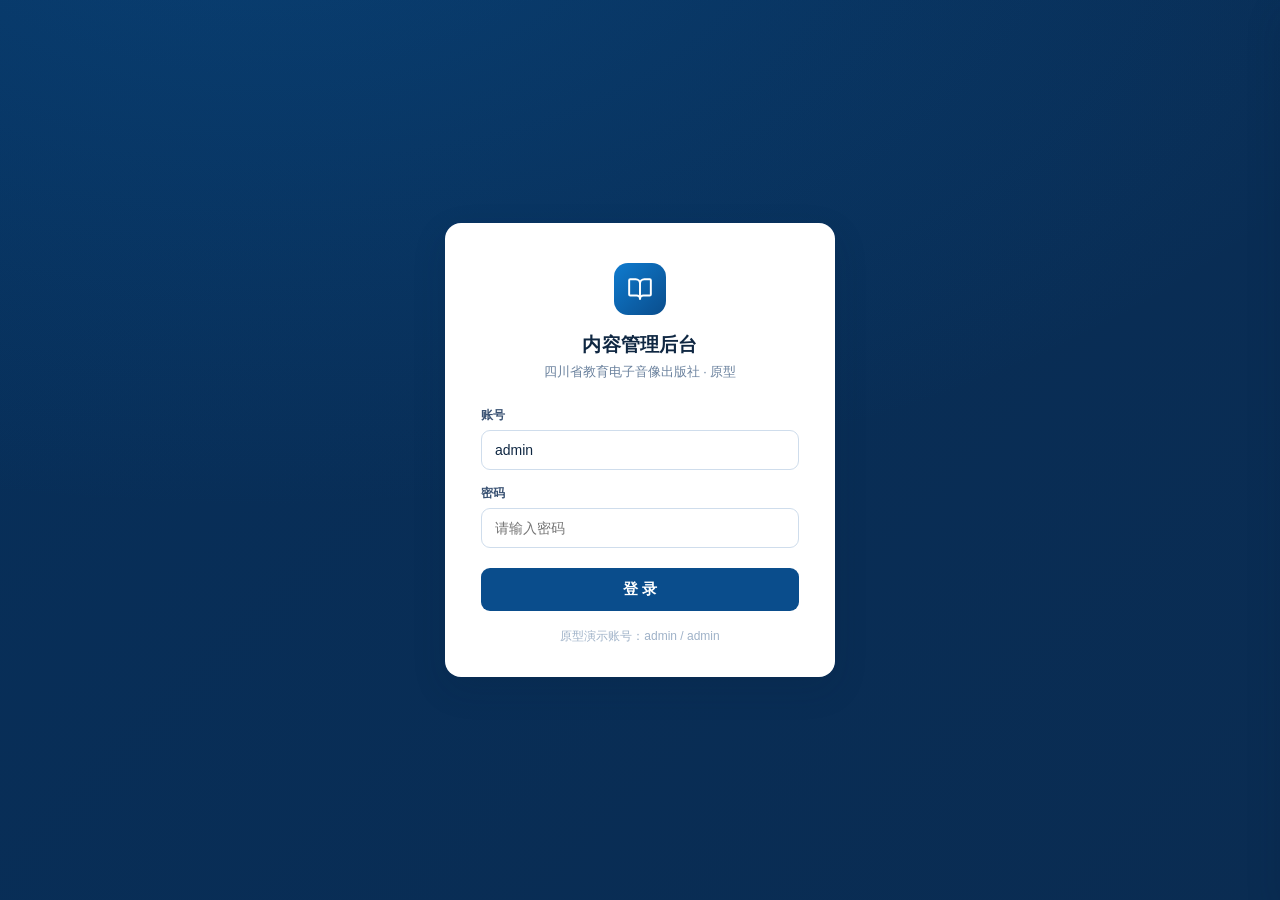
==== admin.html @ 7167a824 "feat: 新增内容管理后台原型 admin.html - 后台模块：电子书、赛事活动、赛事服务、通知公告、首页轮播 - 赛事：报名收集/专家管理/平均分配/评审打分、绑定课程、富文本大赛介绍 - 各" ====
<!DOCTYPE html>
<html lang="zh-CN">
<head>
<meta charset="UTF-8" />
<meta name="viewport" content="width=device-width, initial-scale=1.0" />
<title>后台管理（原型） | 四川省教育电子音像出版社</title>
<style>
  :root{
    /* brand (与主站一致) */
    --primary:#0a4d8c; --primary-600:#0a4d8c; --primary-700:#083f73; --primary-dark:#072f5a;
    --secondary:#0f7bcf; --accent:#19d3c5; --accent-dark:#0fb0a5;
    /* surfaces */
    --bg:#eef3f9; --surface:#ffffff; --surface-2:#f7fafd;
    --ink:#0f2742; --ink-2:#3a5273; --muted:#6b829e; --faint:#9fb2c8;
    --border:#e1eaf3; --border-strong:#cfddec;
    /* semantic */
    --success:#0a9c5d; --success-bg:#e6f8f0; --danger:#d92d20; --danger-bg:#fdecea;
    --warn:#b9770a; --warn-bg:#fdf3e2; --info:#3257c5; --info-bg:#eef1fe;
    /* sidebar */
    --side:#0a2c52; --side-2:#072342; --side-ink:#b9cce2; --side-ink-dim:#7e98b6;
    /* effects */
    --ring:0 0 0 3px rgba(15,123,207,.25);
    --shadow-xs:0 1px 2px rgba(9,30,56,.06);
    --shadow-sm:0 2px 8px rgba(9,30,56,.07),0 1px 2px rgba(9,30,56,.05);
    --shadow-md:0 12px 34px rgba(9,30,56,.13);
    --r-sm:9px; --r-md:12px; --r-lg:16px;
  }
  *{box-sizing:border-box;margin:0;padding:0}
  html{-webkit-text-size-adjust:100%}
  body{font-family:-apple-system,BlinkMacSystemFont,"Segoe UI","PingFang SC","Microsoft YaHei",sans-serif;
    color:var(--ink);background:var(--bg);-webkit-font-smoothing:antialiased;font-size:14px;line-height:1.5}
  button{font-family:inherit;cursor:pointer;border:none;color:inherit}
  input,textarea,select{font-family:inherit;font-size:14px;color:var(--ink)}
  a{color:inherit;text-decoration:none}
  svg{display:block;flex:none}
  .num,.tnum{font-variant-numeric:tabular-nums}
  :focus-visible{outline:2px solid var(--secondary);outline-offset:2px}
  @media (prefers-reduced-motion:reduce){*{transition:none!important;animation:none!important}}

  /* ---------- Login ---------- */
  #login{position:fixed;inset:0;display:flex;align-items:center;justify-content:center;z-index:50;
    background:radial-gradient(1200px 600px at 20% -10%,#0f7bcf33,transparent),
               linear-gradient(135deg,var(--primary-dark),#0a2c52)}
  .login-card{background:var(--surface);border-radius:var(--r-lg);box-shadow:var(--shadow-md);
    padding:40px 36px 32px;width:min(390px,92vw);text-align:center}
  .login-logo{width:52px;height:52px;border-radius:14px;margin:0 auto 16px;display:flex;align-items:center;
    justify-content:center;color:#fff;background:linear-gradient(135deg,var(--secondary),var(--primary))}
  .login-card h1{font-size:19px;margin-bottom:4px;color:var(--ink);letter-spacing:.2px}
  .login-card>p{font-size:12.5px;color:var(--muted);margin-bottom:24px}
  .login-field{text-align:left;margin-bottom:14px}
  .login-field label{display:block;font-size:12px;font-weight:600;color:var(--ink-2);margin-bottom:6px}
  .login-card input{width:100%;padding:11px 13px;border:1px solid var(--border-strong);
    border-radius:var(--r-sm);outline:none;transition:.18s}
  .login-card input:focus{border-color:var(--secondary);box-shadow:var(--ring)}
  .login-card .btn-login{width:100%;padding:12px;border-radius:var(--r-sm);margin-top:6px;
    background:var(--primary);color:#fff;font-size:15px;font-weight:600;transition:.18s}
  .login-card .btn-login:hover{background:var(--primary-700)}
  .login-hint{margin-top:16px;font-size:12px;color:var(--faint)}

  /* ---------- Layout ---------- */
  #app{display:none}
  .layout{display:flex;min-height:100vh}
  aside{width:236px;background:linear-gradient(180deg,var(--side),var(--side-2));color:var(--side-ink);
    display:flex;flex-direction:column;position:fixed;top:0;bottom:0;left:0;z-index:20}
  .brand{display:flex;align-items:center;gap:11px;padding:18px 18px;
    border-bottom:1px solid rgba(255,255,255,.08)}
  .brand-mark{width:38px;height:38px;border-radius:10px;flex:none;display:flex;align-items:center;justify-content:center;
    color:#fff;background:linear-gradient(135deg,var(--secondary),var(--accent))}
  .brand-text{font-size:14px;font-weight:700;color:#fff;line-height:1.35}
  .brand-text small{display:block;font-weight:400;font-size:10.5px;color:var(--side-ink-dim);margin-top:2px;letter-spacing:.3px}
  .nav-label{padding:18px 20px 8px;font-size:10.5px;font-weight:600;letter-spacing:1px;
    text-transform:uppercase;color:var(--side-ink-dim)}
  nav{flex:1;padding:6px 12px;overflow:auto}
  .nav-item{position:relative;display:flex;align-items:center;gap:11px;padding:10px 12px;border-radius:9px;
    font-size:13.5px;color:var(--side-ink);cursor:pointer;margin-bottom:2px;transition:background .16s,color .16s}
  .nav-item .ico{width:18px;height:18px;opacity:.85}
  .nav-item:hover{background:rgba(255,255,255,.06);color:#fff}
  .nav-item.active{background:rgba(25,211,197,.14);color:#fff;font-weight:600}
  .nav-item.active .ico{opacity:1;color:var(--accent)}
  .nav-item.active::before{content:"";position:absolute;left:-12px;top:8px;bottom:8px;width:3px;
    border-radius:0 3px 3px 0;background:var(--accent)}
  .sidebar-foot{padding:12px;border-top:1px solid rgba(255,255,255,.08)}
  .sidebar-foot button{display:flex;align-items:center;justify-content:center;gap:8px;
    background:rgba(255,255,255,.08);color:#fff;width:100%;padding:10px;border-radius:9px;font-size:13px;
    transition:.16s}
  .sidebar-foot button:hover{background:rgba(255,255,255,.16)}

  main{margin-left:236px;flex:1;width:calc(100% - 236px);display:flex;flex-direction:column;min-height:100vh}
  .topbar{position:sticky;top:0;z-index:15;display:flex;align-items:center;gap:14px;
    padding:16px 28px;background:rgba(255,255,255,.85);backdrop-filter:blur(10px);
    border-bottom:1px solid var(--border)}
  .topbar .actions{margin-left:auto}
  #backBtn{flex:none}
  .topbar h2{font-size:18px;font-weight:700;color:var(--ink);letter-spacing:.2px}
  .topbar .sub{font-size:12.5px;color:var(--muted);margin-top:2px}
  #view{padding:24px 28px 40px}
  .actions{display:flex;gap:9px;align-items:center}

  /* ---------- Buttons ---------- */
  .btn{display:inline-flex;align-items:center;gap:7px;padding:9px 15px;border-radius:var(--r-sm);
    font-size:13px;font-weight:600;transition:background .16s,border-color .16s,box-shadow .16s,color .16s;
    white-space:nowrap;line-height:1}
  .btn svg{width:15px;height:15px}
  .btn-primary{background:var(--primary);color:#fff;box-shadow:var(--shadow-xs)}
  .btn-primary:hover{background:var(--primary-700)}
  .btn-ghost{background:var(--surface);color:var(--ink-2);border:1px solid var(--border-strong)}
  .btn-ghost:hover{border-color:var(--secondary);color:var(--primary)}
  .btn-danger{background:var(--surface);color:var(--danger);border:1px solid #f3c7c2}
  .btn-danger:hover{background:var(--danger-bg)}
  .btn-sm{padding:6px 10px;font-size:12px;border-radius:7px}
  .btn-sm svg{width:14px;height:14px}
  .icon-btn{display:inline-flex;align-items:center;justify-content:center;width:32px;height:32px;
    border-radius:8px;background:var(--surface);border:1px solid var(--border-strong);color:var(--ink-2);transition:.16s}
  .icon-btn svg{width:15px;height:15px}
  .icon-btn:hover{border-color:var(--secondary);color:var(--primary);background:var(--surface-2)}
  .icon-btn.danger:hover{border-color:#f3c7c2;color:var(--danger);background:var(--danger-bg)}

  /* ---------- Dashboard ---------- */
  .stat-grid{display:grid;grid-template-columns:repeat(auto-fill,minmax(200px,1fr));gap:16px;margin-bottom:24px}
  .stat-card{position:relative;background:var(--surface);border:1px solid var(--border);
    border-radius:var(--r-md);padding:18px 20px;box-shadow:var(--shadow-sm);overflow:hidden}
  .stat-card .chip{width:38px;height:38px;border-radius:10px;display:flex;align-items:center;justify-content:center;
    color:var(--primary);background:var(--info-bg);margin-bottom:14px}
  .stat-card .chip svg{width:20px;height:20px}
  .stat-card .num{font-size:28px;font-weight:700;color:var(--ink);line-height:1}
  .stat-card .lbl{font-size:12.5px;color:var(--muted);margin-top:6px}
  .stat-card .go{position:absolute;top:16px;right:16px;color:var(--faint);opacity:0;transition:.16s}
  .stat-card:hover .go{opacity:1}
  .panel{background:var(--surface);border:1px solid var(--border);border-radius:var(--r-md);
    padding:20px 22px;box-shadow:var(--shadow-sm);margin-bottom:18px}
  .panel h3{font-size:14.5px;margin-bottom:8px;color:var(--ink);display:flex;align-items:center;gap:8px}
  .panel h3 svg{width:16px;height:16px;color:var(--secondary)}
  .panel p{font-size:13px;color:var(--ink-2);line-height:1.75}
  .panel code{background:var(--surface-2);border:1px solid var(--border);border-radius:5px;
    padding:1px 6px;font-size:12px;color:var(--primary)}

  /* ---------- Table ---------- */
  .card{background:var(--surface);border:1px solid var(--border);border-radius:var(--r-md);
    box-shadow:var(--shadow-sm);overflow:hidden}
  .toolbar{display:flex;gap:10px;padding:14px 16px;border-bottom:1px solid var(--border);align-items:center}
  .search-wrap{position:relative;flex:1;max-width:300px}
  .search-wrap svg{position:absolute;left:11px;top:50%;transform:translateY(-50%);width:15px;height:15px;color:var(--faint)}
  .toolbar input.search{width:100%;padding:8px 12px 8px 33px;border:1px solid var(--border-strong);
    border-radius:var(--r-sm);outline:none;transition:.16s}
  .toolbar input.search:focus{border-color:var(--secondary);box-shadow:var(--ring)}
  .toolbar select{padding:8px 28px 8px 11px;border:1px solid var(--border-strong);border-radius:var(--r-sm);
    outline:none;cursor:pointer;background:var(--surface) url("data:image/svg+xml,%3Csvg xmlns='http://www.w3.org/2000/svg' width='12' height='12' fill='none' stroke='%236b829e' stroke-width='2' viewBox='0 0 24 24'%3E%3Cpath d='M6 9l6 6 6-6'/%3E%3C/svg%3E") no-repeat right 10px center;-webkit-appearance:none;appearance:none}
  .toolbar select:focus{border-color:var(--secondary);box-shadow:var(--ring)}
  .table-scroll{overflow-x:auto}
  table{width:100%;border-collapse:collapse}
  th,td{text-align:left;padding:12px 16px;font-size:13px;border-bottom:1px solid var(--border);vertical-align:middle}
  th{font-size:11.5px;color:var(--muted);font-weight:600;background:var(--surface-2);letter-spacing:.3px;
    position:sticky;top:0;white-space:nowrap}
  td{color:var(--ink-2)}
  tbody tr:last-child td{border-bottom:none}
  tbody tr{transition:background .12s}
  tbody tr:hover{background:var(--surface-2)}
  .tag{display:inline-block;background:var(--info-bg);color:var(--info);padding:2px 9px;border-radius:6px;font-size:11px;margin:1px 2px;font-weight:500}
  .badge{display:inline-flex;align-items:center;gap:4px;padding:3px 9px;border-radius:6px;font-size:11px;font-weight:600}
  .badge::before{content:"";width:5px;height:5px;border-radius:50%;background:currentColor}
  .badge.new,.badge.open{background:var(--success-bg);color:var(--success)}
  .badge.hot,.badge.ended{background:var(--danger-bg);color:var(--danger)}
  .badge.free,.badge.soon{background:var(--warn-bg);color:var(--warn)}
  .row-actions{display:flex;gap:6px;justify-content:flex-end}
  .empty{padding:56px 20px;text-align:center;color:var(--muted);font-size:13.5px}
  .empty svg{width:38px;height:38px;color:var(--faint);margin:0 auto 12px}
  td.cover{width:80px}
  .mini-cover{width:38px;height:50px;border-radius:6px;display:flex;align-items:center;justify-content:center;
    font-size:18px;color:#fff;box-shadow:var(--shadow-xs)}

  /* ---------- Drawer ---------- */
  .overlay{position:fixed;inset:0;background:rgba(9,30,56,.5);display:none;z-index:60;opacity:0;transition:opacity .2s}
  .overlay.show{display:block;opacity:1}
  .drawer{position:fixed;top:0;right:0;bottom:0;width:min(560px,96vw);background:var(--surface);
    box-shadow:var(--shadow-md);transform:translateX(100%);transition:transform .28s cubic-bezier(.4,0,.2,1);z-index:61;
    display:flex;flex-direction:column}
  .drawer.show{transform:translateX(0)}
  .drawer-head{padding:18px 22px;border-bottom:1px solid var(--border);display:flex;align-items:center;justify-content:space-between}
  .drawer-head h3{font-size:16px;color:var(--ink)}
  .drawer-head .x{display:flex;width:32px;height:32px;border-radius:8px;align-items:center;justify-content:center;
    color:var(--muted);background:none;transition:.16s}
  .drawer-head .x:hover{background:var(--surface-2);color:var(--ink)}
  .drawer-body{flex:1;overflow:auto;padding:20px 22px}
  .drawer-foot{padding:14px 22px;border-top:1px solid var(--border);display:flex;gap:10px;justify-content:flex-end}

  /* ---------- Forms ---------- */
  .form-card{max-width:880px}
  .field{margin-bottom:16px}
  .field label{display:block;font-size:12.5px;font-weight:600;margin-bottom:6px;color:var(--ink-2)}
  .field label .req{color:var(--danger);margin-left:3px}
  .field .hint{font-size:11px;color:var(--muted);font-weight:400;margin-left:6px}
  .field input,.field textarea,.field select{width:100%;padding:9px 12px;border:1px solid var(--border-strong);
    border-radius:var(--r-sm);outline:none;resize:vertical;transition:.16s;background:var(--surface)}
  .field input:focus,.field textarea:focus,.field select:focus{border-color:var(--secondary);box-shadow:var(--ring)}
  .field input[type=color]{height:40px;padding:4px;cursor:pointer}
  .field textarea{min-height:96px;line-height:1.65}
  .field-row{display:flex;gap:14px}
  .field-row .field{flex:1}
  .form-section{display:flex;align-items:center;gap:8px;margin:24px 0 14px;font-size:13px;font-weight:700;
    color:var(--ink);padding-bottom:8px;border-bottom:1px solid var(--border)}
  .form-section::before{content:"";width:3px;height:14px;border-radius:2px;background:var(--secondary)}
  .form-section:first-child{margin-top:0}
  .upload-wrap{display:flex;flex-direction:column;gap:9px;align-items:flex-start}
  .upload-img{width:180px;max-width:100%;border:1.5px dashed var(--border-strong);border-radius:var(--r-md);
    background:var(--surface-2);display:flex;align-items:center;justify-content:center;overflow:hidden;color:var(--faint)}
  .upload-img img{width:100%;height:100%;object-fit:cover}
  .upload-img .ph{display:flex;flex-direction:column;align-items:center;gap:6px;font-size:12px;padding:18px}
  .upload-img .ph svg{width:24px;height:24px}
  .upload-btns{display:flex;gap:8px}
  .file-row{display:flex;align-items:center;justify-content:space-between;gap:12px;width:100%;
    background:var(--surface-2);border:1px solid var(--border);border-radius:var(--r-sm);padding:9px 12px;font-size:13px}
  .file-row .fname{display:flex;align-items:center;gap:8px;min-width:0}
  .file-row .fname svg{width:16px;height:16px;color:var(--secondary)}
  .rep-item{width:100%;border:1px solid var(--border);border-radius:var(--r-md);padding:16px;margin-bottom:10px;background:var(--surface-2)}
  .rep-head{display:flex;justify-content:space-between;align-items:center;margin-bottom:12px;font-weight:700;font-size:12.5px;color:var(--primary)}
  .rep-head .seq{display:inline-flex;align-items:center;justify-content:center;width:22px;height:22px;border-radius:50%;
    background:var(--primary);color:#fff;font-size:11px;margin-right:7px}
  /* 富内容编辑器 */
  .rc-editor{width:100%;border:1px solid var(--border);border-radius:var(--r-md);padding:12px;background:var(--surface-2)}
  .rc-block{background:var(--surface);border:1px solid var(--border);border-radius:var(--r-sm);padding:12px;margin-bottom:10px}
  .rc-head{display:flex;align-items:center;justify-content:space-between;margin-bottom:9px;
    font-size:12px;font-weight:600;color:var(--primary)}
  .rc-head .icon-btn{width:28px;height:28px}
  .rc-ops{display:flex;gap:5px}
  .rc-add{display:flex;gap:8px;flex-wrap:wrap;padding-top:4px}
  .rep-item.dragging{opacity:.45;border-color:var(--secondary)}
  .rep-item.drop-target{border-color:var(--secondary);box-shadow:var(--ring)}
  .rep-handle{display:inline-flex;align-items:center;cursor:grab;color:var(--faint);margin-right:2px}
  .rep-handle:active{cursor:grabbing}
  .rep-head .left{display:flex;align-items:center;gap:4px}

  /* 学生 / 作品收集 */
  .stu{line-height:1.4}
  .stu b{font-weight:600;color:var(--ink)}
  .stu small{display:block;color:var(--muted);font-size:11.5px;margin-top:1px}
  .work-cell{display:flex;align-items:center;gap:10px}
  .work-thumb{width:42px;height:42px;border-radius:8px;flex:none;overflow:hidden;cursor:pointer;
    display:flex;align-items:center;justify-content:center;color:#fff;box-shadow:var(--shadow-xs);transition:.16s}
  .work-thumb:hover{transform:scale(1.05)}
  .work-thumb img{width:100%;height:100%;object-fit:cover}
  .reviewer{display:inline-flex;align-items:center;gap:6px}
  .reviewer .av{width:22px;height:22px;border-radius:50%;background:var(--info-bg);color:var(--info);
    display:inline-flex;align-items:center;justify-content:center;font-size:11px;font-weight:600;flex:none}
  .badge.pending{background:var(--warn-bg);color:var(--warn)}
  .badge.reviewed{background:var(--info-bg);color:var(--info)}
  .badge.shortlisted{background:var(--success-bg);color:var(--success)}

  /* Lightbox */
  .lightbox-card{position:fixed;top:50%;left:50%;transform:translate(-50%,-50%);width:min(680px,94vw);
    max-height:90vh;background:var(--surface);border-radius:var(--r-lg);box-shadow:var(--shadow-md);
    display:flex;flex-direction:column;overflow:hidden}
  .lightbox-head{display:flex;align-items:center;justify-content:space-between;padding:16px 20px;border-bottom:1px solid var(--border)}
  .lightbox-head h3{font-size:15px;color:var(--ink)}
  .lightbox-head .x{display:flex;width:32px;height:32px;border-radius:8px;align-items:center;justify-content:center;color:var(--muted);background:none;transition:.16s}
  .lightbox-head .x:hover{background:var(--surface-2);color:var(--ink)}
  .lightbox-body{padding:20px;overflow:auto}
  .lightbox-body img{width:100%;border-radius:var(--r-md);display:block}
  .lb-meta{display:grid;grid-template-columns:repeat(2,1fr);gap:10px 18px;margin-bottom:16px}
  .lb-meta div{font-size:13px}
  .lb-meta span{color:var(--muted);margin-right:6px}
  .lb-file{display:flex;align-items:center;gap:12px;padding:18px;border:1px dashed var(--border-strong);
    border-radius:var(--r-md);background:var(--surface-2);font-size:13.5px;color:var(--ink-2)}
  .lb-files{display:grid;grid-template-columns:repeat(auto-fill,minmax(180px,1fr));gap:14px}
  .lb-fitem{border:1px solid var(--border);border-radius:var(--r-md);overflow:hidden;background:var(--surface)}
  .lb-fitem img{width:100%;height:130px;object-fit:cover;display:block}
  .lb-fph{height:130px;display:flex;flex-direction:column;align-items:center;justify-content:center;gap:8px;
    background:var(--surface-2);color:var(--muted);font-size:12px}
  .lb-fitem figcaption{display:flex;align-items:center;gap:6px;padding:9px 11px;font-size:12px;color:var(--ink-2);
    border-top:1px solid var(--border);overflow:hidden;white-space:nowrap;text-overflow:ellipsis}

  /* 专家管理 */
  .expert-add{display:flex;gap:8px;flex-wrap:wrap;align-items:flex-end;background:var(--surface-2);
    border:1px solid var(--border);border-radius:var(--r-md);padding:14px;margin-bottom:14px}
  .expert-add .f{flex:1;min-width:120px}
  .expert-add .f label{display:block;font-size:12px;font-weight:600;color:var(--ink-2);margin-bottom:5px}
  .expert-add input{width:100%;padding:8px 11px;border:1px solid var(--border-strong);border-radius:var(--r-sm);outline:none;transition:.16s}
  .expert-add input:focus{border-color:var(--secondary);box-shadow:var(--ring)}
  .expert-row{display:flex;align-items:center;gap:12px;padding:12px 14px;border:1px solid var(--border);
    border-radius:var(--r-md);margin-bottom:9px}
  .expert-row .av{width:36px;height:36px;border-radius:50%;flex:none;display:flex;align-items:center;justify-content:center;
    font-weight:600;color:#fff;background:linear-gradient(135deg,var(--secondary),var(--primary))}
  .expert-row .info{flex:1;min-width:0}
  .expert-row .info b{font-size:14px;color:var(--ink)}
  .expert-row .info small{display:block;color:var(--muted);font-size:12px;margin-top:1px}
  .expert-row .cnt{font-size:12px;color:var(--info);background:var(--info-bg);padding:3px 9px;border-radius:20px;font-weight:600;white-space:nowrap}
  .expert-row .ops{display:flex;gap:6px}
  .expert-foot{display:flex;justify-content:space-between;align-items:center;margin-top:14px;
    padding-top:14px;border-top:1px solid var(--border);font-size:12.5px;color:var(--muted)}

  /* 评审详情 */
  .review-card{display:flex;gap:16px;align-items:stretch}
  .rv-score{flex:none;width:118px;border-radius:var(--r-md);color:#fff;display:flex;flex-direction:column;
    align-items:center;justify-content:center;padding:16px;background:linear-gradient(135deg,var(--secondary),var(--primary))}
  .rv-score b{font-size:42px;line-height:1;font-weight:700}
  .rv-score span{font-size:12.5px;opacity:.85;margin-top:5px}
  .rv-side{flex:1;display:flex;flex-direction:column;justify-content:center;gap:12px}
  .rv-line{display:flex;align-items:center;justify-content:space-between;gap:12px;font-size:13px;color:var(--muted);
    border-bottom:1px solid var(--border);padding-bottom:11px}
  .rv-line>span:last-child{color:var(--ink);font-weight:500}
  .rv-comment{font-size:14px;line-height:1.85;color:var(--ink-2);background:var(--surface-2);
    border:1px solid var(--border);border-radius:var(--r-md);padding:16px 18px}
  .src-tag{display:inline-block;padding:2px 9px;border-radius:6px;font-size:11px;font-weight:600;white-space:nowrap}
  .src-tag.individual{background:var(--info-bg);color:var(--info)}
  .src-tag.org{background:#fef3e2;color:#b9770a}
  .review-empty{text-align:center;color:var(--muted);padding:38px 16px}
  .review-empty svg{color:var(--faint);margin:0 auto 10px}
  .review-empty small{display:block;margin-top:8px}

  /* ---------- Toast ---------- */
  .toast{position:fixed;bottom:26px;left:50%;transform:translateX(-50%) translateY(16px);
    background:var(--ink);color:#fff;padding:11px 20px;border-radius:10px;font-size:13px;display:flex;align-items:center;gap:9px;
    opacity:0;pointer-events:none;transition:.25s;z-index:80;box-shadow:var(--shadow-md)}
  .toast svg{width:16px;height:16px;color:var(--accent)}
  .toast.show{opacity:1;transform:translateX(-50%) translateY(0)}

  @media(max-width:900px){
    aside{width:66px}
    .brand-text,.nav-label,.nav-item span:not(.ico),.sidebar-foot button span{display:none}
    .brand{justify-content:center;padding:18px 0}
    .nav-item{justify-content:center;padding:11px 0}
    .nav-item.active::before{display:none}
    main{margin-left:66px;width:calc(100% - 66px)}
    .topbar,#view{padding-left:16px;padding-right:16px}
    .field-row{flex-direction:column;gap:0}
  }
</style>
</head>
<body>

<!-- ============ LOGIN ============ -->
<div id="login">
  <div class="login-card">
    <div class="login-logo">
      <svg width="26" height="26" viewBox="0 0 24 24" fill="none" stroke="currentColor" stroke-width="1.8" stroke-linecap="round" stroke-linejoin="round"><path d="M12 7v14"/><path d="M3 18a1 1 0 0 1-1-1V4a1 1 0 0 1 1-1h5a4 4 0 0 1 4 4 4 4 0 0 1 4-4h5a1 1 0 0 1 1 1v13a1 1 0 0 1-1 1h-6a3 3 0 0 0-3 3 3 3 0 0 0-3-3z"/></svg>
    </div>
    <h1>内容管理后台</h1>
    <p>四川省教育电子音像出版社 · 原型</p>
    <div class="login-field"><label>账号</label><input id="loginUser" placeholder="请输入账号" value="admin" /></div>
    <div class="login-field"><label>密码</label><input id="loginPass" type="password" placeholder="请输入密码" value="" /></div>
    <button class="btn-login" onclick="doLogin()">登 录</button>
    <div class="login-hint">原型演示账号：admin / admin</div>
  </div>
</div>

<!-- ============ APP ============ -->
<div id="app">
<div class="layout">
  <aside>
    <div class="brand">
      <div class="brand-mark">
        <svg width="22" height="22" viewBox="0 0 24 24" fill="none" stroke="currentColor" stroke-width="1.8" stroke-linecap="round" stroke-linejoin="round"><path d="M12 7v14"/><path d="M3 18a1 1 0 0 1-1-1V4a1 1 0 0 1 1-1h5a4 4 0 0 1 4 4 4 4 0 0 1 4-4h5a1 1 0 0 1 1 1v13a1 1 0 0 1-1 1h-6a3 3 0 0 0-3 3 3 3 0 0 0-3-3z"/></svg>
      </div>
      <div class="brand-text">四川教育电子音像<small>内容管理后台 · 原型</small></div>
    </div>
    <div class="nav-label">内容管理</div>
    <nav id="nav"></nav>
    <div class="sidebar-foot">
      <button onclick="logout()">
        <svg width="16" height="16" viewBox="0 0 24 24" fill="none" stroke="currentColor" stroke-width="1.8" stroke-linecap="round" stroke-linejoin="round"><path d="M9 21H5a2 2 0 0 1-2-2V5a2 2 0 0 1 2-2h4"/><path d="M16 17l5-5-5-5"/><path d="M21 12H9"/></svg>
        <span>退出登录</span>
      </button>
    </div>
  </aside>
  <main>
    <div class="topbar">
      <button id="backBtn" class="btn btn-ghost" style="display:none" onclick="onBack()">
        <svg viewBox="0 0 24 24" fill="none" stroke="currentColor" stroke-width="2" stroke-linecap="round" stroke-linejoin="round"><path d="M19 12H5"/><path d="M12 19l-7-7 7-7"/></svg><span id="backLabel">返回列表</span></button>
      <div>
        <h2 id="pageTitle">仪表盘</h2>
        <div class="sub" id="pageSub"></div>
      </div>
      <div class="actions" id="pageActions"></div>
    </div>
    <div id="view"></div>
  </main>
</div>
</div>

<!-- Drawer (form) -->
<div class="overlay" id="overlay" onclick="if(event.target===this)closeDrawer()"></div>
<div class="drawer" id="drawer">
  <div class="drawer-head">
    <h3 id="drawerTitle">编辑</h3>
    <button class="x" onclick="closeDrawer()" aria-label="关闭">
      <svg viewBox="0 0 24 24" fill="none" stroke="currentColor" stroke-width="2" stroke-linecap="round" stroke-linejoin="round"><path d="M18 6L6 18"/><path d="M6 6l12 12"/></svg>
    </button>
  </div>
  <div class="drawer-body" id="drawerBody"></div>
  <div class="drawer-foot">
    <button class="btn btn-ghost" onclick="closeDrawer()">取消</button>
    <button class="btn btn-primary" onclick="saveForm()">保存</button>
  </div>
</div>

<!-- Lightbox (作品预览) -->
<div class="overlay" id="lightbox" onclick="if(event.target===this)closeLightbox()">
  <div class="lightbox-card">
    <div class="lightbox-head">
      <h3 id="lbTitle">作品预览</h3>
      <button class="x" onclick="closeLightbox()" aria-label="关闭">
        <svg viewBox="0 0 24 24" fill="none" stroke="currentColor" stroke-width="2" stroke-linecap="round" stroke-linejoin="round"><path d="M18 6L6 18"/><path d="M6 6l12 12"/></svg>
      </button>
    </div>
    <div class="lightbox-body" id="lbBody"></div>
  </div>
</div>

<!-- 评审专家管理 -->
<div class="overlay" id="expertOverlay" onclick="if(event.target===this)closeExperts()">
  <div class="lightbox-card" style="width:min(600px,94vw)">
    <div class="lightbox-head">
      <h3>评审专家管理</h3>
      <button class="x" onclick="closeExperts()" aria-label="关闭">
        <svg viewBox="0 0 24 24" fill="none" stroke="currentColor" stroke-width="2" stroke-linecap="round" stroke-linejoin="round"><path d="M18 6L6 18"/><path d="M6 6l12 12"/></svg>
      </button>
    </div>
    <div class="lightbox-body" id="expertBody"></div>
  </div>
</div>

<!-- 手动添加作品 -->
<div class="overlay" id="subOverlay" onclick="if(event.target===this)closeAddSubmission()">
  <div class="lightbox-card" style="width:min(640px,94vw)">
    <div class="lightbox-head">
      <h3>手动添加作品</h3>
      <button class="x" onclick="closeAddSubmission()" aria-label="关闭">
        <svg viewBox="0 0 24 24" fill="none" stroke="currentColor" stroke-width="2" stroke-linecap="round" stroke-linejoin="round"><path d="M18 6L6 18"/><path d="M6 6l12 12"/></svg>
      </button>
    </div>
    <div class="lightbox-body" id="subFormBody"></div>
    <div class="drawer-foot">
      <button class="btn btn-ghost" onclick="closeAddSubmission()">取消</button>
      <button class="btn btn-primary" onclick="saveNewSubmission()">保存</button>
    </div>
  </div>
</div>

<div class="toast" id="toast"></div>

<script>
/* ============================================================
   图标系统（Lucide 风格内联 SVG，取代 emoji）
============================================================ */
const ICON_PATHS={
  dashboard:'<rect x="3" y="3" width="7" height="9" rx="1"/><rect x="14" y="3" width="7" height="5" rx="1"/><rect x="14" y="12" width="7" height="9" rx="1"/><rect x="3" y="16" width="7" height="5" rx="1"/>',
  book:'<path d="M4 19.5A2.5 2.5 0 0 1 6.5 17H20"/><path d="M6.5 2H20v20H6.5A2.5 2.5 0 0 1 4 19.5v-15A2.5 2.5 0 0 1 6.5 2z"/>',
  trophy:'<path d="M6 9H4.5a2.5 2.5 0 0 1 0-5H6"/><path d="M18 9h1.5a2.5 2.5 0 0 0 0-5H18"/><path d="M4 22h16"/><path d="M10 14.66V17c0 .55-.47.98-.97 1.21C7.85 18.75 7 20.24 7 22"/><path d="M14 14.66V17c0 .55.47.98.97 1.21C16.15 18.75 17 20.24 17 22"/><path d="M18 2H6v7a6 6 0 0 0 12 0V2z"/>',
  video:'<path d="m22 8-6 4 6 4V8z"/><rect x="2" y="6" width="14" height="12" rx="2"/>',
  megaphone:'<path d="m3 11 18-5v12L3 14v-3z"/><path d="M11.6 16.8a3 3 0 1 1-5.8-1.6"/>',
  image:'<rect x="3" y="3" width="18" height="18" rx="2"/><circle cx="9" cy="9" r="2"/><path d="m21 15-3.086-3.086a2 2 0 0 0-2.828 0L6 21"/>',
  plus:'<path d="M5 12h14"/><path d="M12 5v14"/>',
  edit:'<path d="M11 4H4a2 2 0 0 0-2 2v14a2 2 0 0 0 2 2h14a2 2 0 0 0 2-2v-7"/><path d="M18.5 2.5a2.12 2.12 0 0 1 3 3L12 15l-4 1 1-4 9.5-9.5z"/>',
  trash:'<path d="M3 6h18"/><path d="M19 6v14a2 2 0 0 1-2 2H7a2 2 0 0 1-2-2V6m3 0V4a2 2 0 0 1 2-2h4a2 2 0 0 1 2 2v2"/>',
  download:'<path d="M21 15v4a2 2 0 0 1-2 2H5a2 2 0 0 1-2-2v-4"/><path d="M7 10l5 5 5-5"/><path d="M12 15V3"/>',
  upload:'<path d="M21 15v4a2 2 0 0 1-2 2H5a2 2 0 0 1-2-2v-4"/><path d="M17 8l-5-5-5 5"/><path d="M12 3v12"/>',
  refresh:'<path d="M3 12a9 9 0 0 1 9-9 9.75 9.75 0 0 1 6.74 2.74L21 8"/><path d="M21 3v5h-5"/><path d="M21 12a9 9 0 0 1-9 9 9.75 9.75 0 0 1-6.74-2.74L3 16"/><path d="M3 21v-5h5"/>',
  search:'<circle cx="11" cy="11" r="8"/><path d="m21 21-4.3-4.3"/>',
  grip:'<circle cx="9" cy="6" r="1"/><circle cx="9" cy="12" r="1"/><circle cx="9" cy="18" r="1"/><circle cx="15" cy="6" r="1"/><circle cx="15" cy="12" r="1"/><circle cx="15" cy="18" r="1"/>',
  eye:'<path d="M2 12s3-7 10-7 10 7 10 7-3 7-10 7-10-7-10-7z"/><circle cx="12" cy="12" r="3"/>',
  folder:'<path d="M20 20a2 2 0 0 0 2-2V8a2 2 0 0 0-2-2h-7.9a2 2 0 0 1-1.69-.9L9.6 3.9A2 2 0 0 0 7.93 3H4a2 2 0 0 0-2 2v13a2 2 0 0 0 2 2z"/>',
  users:'<path d="M16 21v-2a4 4 0 0 0-4-4H6a4 4 0 0 0-4 4v2"/><circle cx="9" cy="7" r="4"/><path d="M22 21v-2a4 4 0 0 0-3-3.87"/><path d="M16 3.13a4 4 0 0 1 0 7.75"/>',
  copy:'<rect x="9" y="9" width="13" height="13" rx="2"/><path d="M5 15H4a2 2 0 0 1-2-2V4a2 2 0 0 1 2-2h9a2 2 0 0 1 2 2v1"/>',
  link:'<path d="M10 13a5 5 0 0 0 7.54.54l3-3a5 5 0 0 0-7.07-7.07l-1.72 1.71"/><path d="M14 11a5 5 0 0 0-7.54-.54l-3 3a5 5 0 0 0 7.07 7.07l1.71-1.71"/>',
  shuffle:'<path d="M16 3h5v5"/><path d="M4 20 21 3"/><path d="M21 16v5h-5"/><path d="m15 15 6 6"/><path d="M4 4l5 5"/>',
  up:'<path d="m18 15-6-6-6 6"/>',
  down:'<path d="m6 9 6 6 6-6"/>',
  cart:'<circle cx="8" cy="21" r="1"/><circle cx="19" cy="21" r="1"/><path d="M2.05 2.05h2l2.66 12.42a2 2 0 0 0 2 1.58h9.78a2 2 0 0 0 1.95-1.57l1.65-7.43H5.12"/>',
  save:'<path d="M19 21H5a2 2 0 0 1-2-2V5a2 2 0 0 1 2-2h11l5 5v11a2 2 0 0 1-2 2z"/><path d="M17 21v-8H7v8"/><path d="M7 3v5h8"/>',
  info:'<circle cx="12" cy="12" r="10"/><path d="M12 16v-4"/><path d="M12 8h.01"/>',
  rocket:'<path d="M4.5 16.5c-1.5 1.26-2 5-2 5s3.74-.5 5-2c.71-.84.7-2.13-.09-2.91a2.18 2.18 0 0 0-2.91-.09z"/><path d="m12 15-3-3a22 22 0 0 1 2-3.95A12.88 12.88 0 0 1 22 2c0 2.72-.78 7.5-6 11a22.35 22.35 0 0 1-4 2z"/><path d="M9 12H4s.55-3.03 2-4c1.62-1.08 5 0 5 0"/><path d="M12 15v5s3.03-.55 4-2c1.08-1.62 0-5 0-5"/>',
  inbox:'<path d="M22 12h-6l-2 3h-4l-2-3H2"/><path d="M5.45 5.11 2 12v6a2 2 0 0 0 2 2h16a2 2 0 0 0 2-2v-6l-3.45-6.89A2 2 0 0 0 16.76 4H7.24a2 2 0 0 0-1.79 1.11z"/>',
  check:'<path d="M20 6 9 17l-5-5"/>',
};
function ICON(name,size){
  const p=ICON_PATHS[name]||ICON_PATHS.info;
  return `<svg viewBox="0 0 24 24" width="${size||18}" height="${size||18}" fill="none" stroke="currentColor" stroke-width="2" stroke-linecap="round" stroke-linejoin="round">${p}</svg>`;
}
const MODULE_ICONS={books:'book',events:'trophy',services:'cart',announcements:'megaphone',banners:'image'};

/* ============================================================
   数据模型定义（schema）—— 后台所有模块由此驱动
   后续接后端时，把 store 的读写换成 API 调用即可。
============================================================ */
const SCHEMAS = {
  books: {
    title:'电子书', icon:'📖', sub:'管理电子书库的图书条目',
    fullpage:true,
    // 列表展示的列
    columns:[
      {key:'_cover', label:'封面'},
      {key:'title', label:'书名'},
      {key:'author', label:'作者'},
      {key:'cat', label:'分类', map:{textbook:'数字教材',research:'研究著作',contest:'赛事作品',annals:'年鉴志书',heritage:'非遗文化'}},
      {key:'year', label:'年份'},
      {key:'_bookfile', label:'书籍文件', bookfile:true},
      {key:'badge', label:'标记', type:'badge'},
    ],
    search:['title','author'],
    filter:{key:'cat', label:'分类', options:{textbook:'数字教材',research:'研究著作',contest:'赛事作品',annals:'年鉴志书',heritage:'非遗文化'}},
    // 表单字段
    fields:[
      {key:'_g1', label:'基本信息', type:'divider'},
      {key:'title', label:'书名', type:'text', required:true},
      {key:'cover', label:'封面图片', type:'image', ratio:'3 / 4', hint:'建议 600×800px，比例 3∶4（竖版书封）'},
      {row:[{key:'author', label:'作者', type:'text'},{key:'cat', label:'分类', type:'select', options:{textbook:'数字教材',research:'研究著作',contest:'赛事作品',annals:'年鉴志书',heritage:'非遗文化'}}]},
      {row:[{key:'year', label:'年份', type:'text'},{key:'pages', label:'页数', type:'text', hint:'如 312页'}]},
      {row:[{key:'badge', label:'标记', type:'select', options:{'':'无',new:'新书',hot:'热门',free:'免费'}},{key:'icon', label:'无封面时占位图标', type:'text', hint:'emoji，如 📖'}]},
      {row:[{key:'color1', label:'占位色 起', type:'color'},{key:'color2', label:'占位色 止', type:'color'}]},
      {key:'tags', label:'标签', type:'tags', hint:'逗号分隔'},
      {key:'_g2', label:'内容简介与试读', type:'divider'},
      {key:'intro', label:'简介', type:'textarea'},
      {key:'preview', label:'试读内容', type:'textarea'},
      {key:'_g3', label:'电子书文件', type:'divider'},
      {key:'bookFiles', label:'书籍文件', type:'files', accept:'.pdf,.epub,application/pdf,application/epub+zip', hint:'上传整本电子书，支持 PDF / EPUB（可同时上传两种格式）'},
    ],
  },
  events: {
    title:'赛事活动', icon:'🏆', sub:'管理征集活动与赛事（字段对应主站赛事卡片）',
    fullpage:true,
    columns:[
      {key:'_cover', label:'封面', evt:true},
      {key:'title', label:'赛事名称'},
      {key:'status', label:'状态', type:'badge', map:{open:'报名中',soon:'即将开始',ended:'已结束'}},
      {key:'deadline', label:'报名截止'},
      {key:'audience', label:'参赛对象'},
      {key:'_count', label:'报名人数', count:true},
      {key:'_works', label:'收集作品', works:true},
    ],
    search:['title','organizer'],
    filter:{key:'status', label:'状态', options:{open:'报名中',soon:'即将开始',ended:'已结束'}},
    fields:[
      {key:'_g1', label:'基本信息', type:'divider'},
      {key:'title', label:'赛事名称', type:'text', required:true},
      {key:'cover', label:'赛事封面', type:'image', ratio:'420 / 148', hint:'建议 840×296px，比例约 2.85∶1（横版 Banner）'},
      {key:'summary', label:'赛事描述', type:'textarea', hint:'卡片正文（列表卡片上的简短介绍）'},
      {row:[{key:'status', label:'状态', type:'select', options:{open:'报名中',soon:'即将开始',ended:'已结束'}},{key:'deadline', label:'报名截止', type:'text', hint:'如 2026年8月15日'}]},
      {key:'audience', label:'参赛对象', type:'text', hint:'如 全国中小学生'},
      {key:'count', label:'报名人数', type:'countsource'},
      {key:'link', label:'详情页链接', type:'text', hint:'如 event-detail.html'},
      {key:'_g2', label:'大赛介绍', type:'divider'},
      {key:'detail', label:'大赛介绍', type:'richcontent', hint:'支持文字 / 图片 / 视频混排，可拖动排序'},
      {key:'_g3', label:'赛程安排', type:'divider'},
      {key:'schedule', label:'赛程流程（可拖拽排序）', type:'repeater', itemName:'流程', addLabel:'+ 添加流程', draggable:true,
        item:[
          {key:'title', label:'标题', hint:'阶段名称，如 大赛启动'},
          {key:'subtitle', label:'副标题', hint:'多为时间，如 2026年4月1日'},
        ]},
      {key:'_gc', label:'绑定课程', type:'divider'},
      {key:'courseTitle', label:'课程名称', type:'text', hint:'与赛事关联的一节视频课，如 科幻创作技法'},
      {key:'courseVideo', label:'课程视频', type:'video', hint:'上传一节视频课（MP4 / WebM）；原型仅本地预览，正式环境对接云存储'},
      {key:'_g4', label:'主办单位信息', type:'divider'},
      {row:[{key:'organizer', label:'主办单位', type:'text'},{key:'coOrganizer', label:'承办单位', type:'text'}]},
      {row:[{key:'email', label:'官方邮箱', type:'text', hint:'如 sceav@sceav.online'},{key:'phone', label:'咨询电话', type:'text', hint:'如 028-86669129'}]},
      {key:'_g6', label:'相关附件', type:'divider'},
      {key:'files', label:'赛事附件', type:'files', hint:'报名表 / 章程等，可多个，支持 Word / Excel / PPT / PDF'},
    ],
  },
  services: {
    title:'赛事服务', icon:'🛒', sub:'管理参赛素材商品（集训平台 / 教程 / 工具 / 资料），对应前端「赛事服务」页',
    fullpage:true,
    columns:[
      {key:'_cover', label:'封面', svc:true},
      {key:'title', label:'素材名称'},
      {key:'comp', label:'所属赛事'},
      {key:'cat', label:'类型', map:{platform:'集训平台',course:'教程指导',tool:'绘画工具',material:'写作资料',other:'其他'}},
      {key:'_price', label:'价格', price2:true},
    ],
    search:['title','comp'],
    filter:{key:'cat', label:'类型', options:{platform:'集训平台',course:'教程指导',tool:'绘画工具',material:'写作资料',other:'其他'}},
    fields:[
      {key:'_g1', label:'基本信息', type:'divider'},
      {key:'title', label:'素材名称', type:'text', required:true, hint:'如 集训与实训平台'},
      {key:'cover', label:'素材封面', type:'image', ratio:'4 / 3', hint:'建议 320×240px，比例 4∶3'},
      {row:[{key:'comp', label:'所属赛事', type:'text', hint:'关联的赛事名称'},{key:'cat', label:'素材类型', type:'select', options:{platform:'集训平台',course:'教程指导',tool:'绘画工具',material:'写作资料',other:'其他'}}]},
      {key:'tagColor', label:'赛事标签颜色', type:'select', options:{'0':'蓝色','1':'绿色','2':'靛蓝','3':'青色'}, hint:'对应前端赛事彩色标签'},
      {key:'_g2', label:'价格与购买', type:'divider'},
      {row:[{key:'price', label:'现价（元）', type:'number'},{key:'orig', label:'原价（元）', type:'number', hint:'选填，显示划线价'}]},
      {key:'url', label:'购买链接', type:'text', hint:'如 https://www.jd.com/...（京东/天猫等）'},
      {key:'_g3', label:'素材说明', type:'divider'},
      {key:'desc', label:'素材简介', type:'textarea', hint:'选填'},
    ],
  },
  announcements: {
    title:'通知公告', icon:'📢', sub:'管理站点通知公告，字段对应前端通知公告页',
    fullpage:true,
    columns:[
      {key:'title', label:'标题'},
      {key:'cat', label:'分类', map:{notice:'重要通知',contest:'赛事活动',publish:'出版服务',submit:'征稿启事',platform:'平台公告',coop:'合作征集'}},
      {key:'date', label:'发布日期'},
      {key:'pinned', label:'置顶', type:'bool'},
      {key:'hot', label:'热点', type:'bool'},
    ],
    search:['title'],
    filter:{key:'cat', label:'分类', options:{notice:'重要通知',contest:'赛事活动',publish:'出版服务',submit:'征稿启事',platform:'平台公告',coop:'合作征集'}},
    fields:[
      {key:'_g1', label:'基本信息', type:'divider'},
      {key:'title', label:'公告标题', type:'text', required:true},
      {row:[{key:'cat', label:'分类', type:'select', options:{notice:'重要通知',contest:'赛事活动',publish:'出版服务',submit:'征稿启事',platform:'平台公告',coop:'合作征集'}},{key:'date', label:'发布日期', type:'date'}]},
      {row:[{key:'pinned', label:'是否置顶', type:'select', options:{'':'否','1':'是'}},{key:'hot', label:'标记热点', type:'select', options:{'':'否','1':'是'}}]},
      {key:'_g2', label:'公告正文', type:'divider'},
      {key:'content', label:'正文内容', type:'richcontent', hint:'富文本：支持文字 / 图片 / 视频混排，可排序'},
    ],
  },
  banners: {
    title:'首页轮播', icon:'🖼️', sub:'管理首页 Hero 轮播图（对应主站首页轮播）',
    fullpage:true,
    columns:[
      {key:'_cover', label:'图片', ban:true},
      {key:'order', label:'顺序'},
      {key:'badge', label:'角标'},
      {key:'title', label:'标题'},
      {key:'link', label:'按钮链接'},
    ],
    search:['title'],
    fields:[
      {key:'_g1', label:'基本信息', type:'divider'},
      {row:[{key:'order', label:'排序', type:'number', hint:'数字越小越靠前'},{key:'badge', label:'角标文字', type:'text', hint:'如 2026 年度赛事（选填）'}]},
      {key:'title', label:'主标题', type:'text', required:true},
      {key:'subtitle', label:'副标题', type:'text'},
      {key:'_g2', label:'轮播图片', type:'divider'},
      {key:'cover', label:'轮播图', type:'image', ratio:'700 / 520', hint:'建议 1400×1040px，比例约 4∶3（横版，约 700×520 的 2 倍图更清晰）'},
      {key:'_g3', label:'按钮', type:'divider'},
      {row:[{key:'btnText', label:'按钮文字', type:'text', hint:'如 立即报名'},{key:'link', label:'按钮链接', type:'text', hint:'如 events.html'}]},
    ],
  },
};

/* ---------- 种子数据（原型用，存在 localStorage） ---------- */
const SEED = {
  books:[
    {id:1,title:'乡村教育振兴：四川经验与路径',author:'贺建文 主编',cat:'research',year:'2023',pages:'312页',badge:'',icon:'🌾',color1:'#854d0e',color2:'#92400e',tags:'乡村教育,政策研究,四川',intro:'全面梳理四川省推进乡村教育振兴的政策举措与实践探索。',preview:'',bookFiles:[{name:'乡村教育振兴.pdf'},{name:'乡村教育振兴.epub'}]},
    {id:2,title:'2025年省级科幻类作品征集获奖作品集',author:'活动组委会 编',cat:'contest',year:'2023',pages:'188页',badge:'',icon:'🚀',color1:'#0369a1',color2:'#0c4a6e',tags:'获奖作品,科幻创作,青少年',intro:'收录2025年省级科幻类作品征集活动各类别获奖作品。',preview:'',bookFiles:[{name:'科幻获奖作品集.pdf'}]},
    {id:3,title:'四川教育年鉴 2023',author:'四川省教育厅 编',cat:'annals',year:'2024',pages:'480页',badge:'new',icon:'📊',color1:'#1e3a5f',color2:'#0a2240',tags:'年鉴,官方,四川教育',intro:'系统记录2023年度四川省教育发展状况。',preview:'',bookFiles:[]},
    {id:4,title:'四川非物质文化遗产图典',author:'省文化厅 省教厅 联编',cat:'heritage',year:'2023',pages:'428页',badge:'hot',icon:'🎎',color1:'#b91c1c',color2:'#991b1b',tags:'非遗,图典,四川',intro:'精选四川省136项非物质文化遗产项目。',preview:'',bookFiles:[{name:'非遗图典.epub'}]},
  ],
  events:[
    {id:1,title:'全国中小学生绘画书法作品大赛',summary:'弘扬中华传统书画艺术，鼓励中小学生以笔墨表达对生活与自然的感悟，培养审美与艺术素养。设绘画组、书法组、硬笔书法组三个参赛方向。',status:'open',deadline:'2026年8月15日',audience:'全国中小学生',countMode:'custom',countValue:'8,924',link:'event-detail.html',detail:'本大赛旨在弘扬中华优秀传统文化，提升中小学生的书画艺术素养与审美能力。',organizer:'四川省教育电子音像出版社',coOrganizer:'四川省电化教育馆',email:'sceav@sceav.online',phone:'028-86669129',
      schedule:[
        {title:'启动报名',subtitle:'2026年5月1日'},
        {title:'作品提交',subtitle:'2026年5月1日—8月15日'},
        {title:'评审颁奖',subtitle:'2026年9月'},
      ]},
    {id:2,title:'2026年省级科幻类作品征集活动',summary:'面向全省中小学生征集科幻类绘画、写作、数字创意作品，激发青少年的科学想象力与创造力。',status:'open',deadline:'2026年6月30日',audience:'全省中小学生',countMode:'system',countValue:'',link:'event-detail.html',detail:'2026年省级科幻类作品征集活动由四川省教育电子音像出版社主办，面向全省中小学生开放参与。活动旨在激发青少年对科学与未来的想象，通过科幻创作培育具有创新精神的新一代少年。',organizer:'四川省教育信息化与大数据中心',coOrganizer:'四川省教育电子音像出版社',email:'sceav@sceav.online',phone:'028-86669129',
      schedule:[
        {title:'大赛启动',subtitle:'2026年4月1日'},
        {title:'报名征集阶段',subtitle:'2026年4月1日—7月31日'},
        {title:'初审阶段',subtitle:'2026年8月1日—8月20日'},
        {title:'终评与公示',subtitle:'2026年8月21日—9月10日'},
        {title:'颁奖典礼',subtitle:'2026年9月下旬'},
      ]},
    {id:3,title:'第十一届中小学生书法大赛',summary:'弘扬传统书法文化，面向全省中小学生，设软笔、硬笔两大类别，传承汉字之美。',status:'soon',deadline:'2026年9月1日',audience:'全省中小学生',countMode:'custom',countValue:'0',link:'event-detail.html',detail:'第十一届中小学生书法大赛以"翰墨书香·传承经典"为主题，旨在引导青少年练习书法、亲近传统文化，提升汉字书写水平与审美素养。',organizer:'四川省教育电子音像出版社',coOrganizer:'四川省书法家协会',email:'sceav@sceav.online',phone:'028-86669130',courseTitle:'楷书入门：基本笔画与结构',
      schedule:[
        {title:'征稿启动',subtitle:'2026年9月1日'},
        {title:'作品提交',subtitle:'2026年9月1日—11月30日'},
        {title:'评审公示',subtitle:'2026年12月'},
      ]},
    {id:4,title:'2026"蓝色海洋"青少年科普绘画大赛',summary:'以海洋生态与蓝色家园为主题，鼓励青少年用画笔描绘对海洋科学与环境保护的理解。',status:'open',deadline:'2026年7月20日',audience:'全省中小学生',countMode:'custom',countValue:'5,612',link:'event-detail.html',detail:'大赛聚焦海洋生态保护与科普教育，设低、中、高三个学段组，优秀作品将结集出版并参与线下巡展。',organizer:'四川省教育电子音像出版社',coOrganizer:'四川省海洋与渔业研究所',email:'ocean@sceav.online',phone:'028-86669131',courseTitle:'海洋科普绘画创作指导',
      schedule:[
        {title:'启动报名',subtitle:'2026年5月10日'},
        {title:'作品征集',subtitle:'2026年5月10日—7月20日'},
        {title:'专家评审',subtitle:'2026年7月21日—8月10日'},
        {title:'颁奖巡展',subtitle:'2026年9月'},
      ]},
    {id:5,title:'四川省中小学生信息素养提升实践活动',summary:'面向中小学生开展编程、人工智能、数字创作等信息技术类竞赛，培养数字时代核心素养。',status:'open',deadline:'2026年6月15日',audience:'全省中小学生',countMode:'system',countValue:'',link:'event-detail.html',detail:'活动设创意编程、智能设计、数字故事等赛项，鼓励学生运用信息技术解决真实问题，提升计算思维与创新能力。',organizer:'四川省教育信息化与大数据中心',coOrganizer:'四川省电化教育馆',email:'it@sceav.online',phone:'028-86669132',courseTitle:'Scratch 创意编程第一课',
      schedule:[
        {title:'报名启动',subtitle:'2026年3月20日'},
        {title:'校级初赛',subtitle:'2026年4月'},
        {title:'省级决赛',subtitle:'2026年6月'},
      ]},
    {id:6,title:'第五届中小学生经典诵读大会',summary:'以诵读中华经典为载体，弘扬优秀传统文化，提升学生语言表达与人文素养。',status:'soon',deadline:'2026年10月10日',audience:'全省中小学生',countMode:'custom',countValue:'0',link:'event-detail.html',detail:'大会设个人诵读与集体诵读两类，倡导以声传情、以读化人，决赛优秀节目将进行线上展播。',organizer:'四川省教育电子音像出版社',coOrganizer:'四川省语言文字工作委员会',email:'reading@sceav.online',phone:'028-86669133',courseTitle:'',schedule:[]},
    {id:7,title:'2025年青少年AI创意绘本设计大赛',summary:'人工智能与儿童创意相结合，征集AI辅助创作的原创绘本作品。',status:'ended',deadline:'2025年11月30日',audience:'全国中小学生',countMode:'custom',countValue:'3,287',link:'event-detail.html',detail:'首届青少年AI创意绘本设计大赛圆满收官，共收到来自全国各地作品 3,287 件，50 件获奖作品已结集出版。',organizer:'四川省教育电子音像出版社',coOrganizer:'四川省人工智能学会',email:'ai@sceav.online',phone:'028-86669134',courseTitle:'AI绘本创作工具入门',
      schedule:[
        {title:'大赛启动',subtitle:'2025年8月1日'},
        {title:'作品征集',subtitle:'2025年8月1日—11月30日'},
        {title:'评审颁奖',subtitle:'2025年12月'},
      ]},
    {id:8,title:'四川省中小学劳动教育成果展示活动',summary:'征集劳动教育课程实践成果、学生劳动作品与典型案例，推动劳动教育落地。',status:'ended',deadline:'2025年9月30日',audience:'全省中小学校',countMode:'custom',countValue:'1,956',link:'event-detail.html',detail:'活动面向全省中小学校征集劳动教育优秀成果，涵盖课程设计、实践基地、学生作品三大类，遴选典型案例汇编推广。',organizer:'四川省教育厅',coOrganizer:'四川省教育电子音像出版社',email:'labor@sceav.online',phone:'028-86669135',courseTitle:'',schedule:[
        {title:'成果征集',subtitle:'2025年6月—9月'},
        {title:'评审展示',subtitle:'2025年10月'},
      ]},
  ],
  /* 字段对应前端报名表单：姓名 / 手机号 / 行政区(省市区) / 单位 / 作品数量 / 附件(最多10个)
     reviewer / status / score 为后台评审附加字段 */
  submissions:[
    {id:1,eventId:1,name:'王梓萌',phone:'138****2156',province:'四川省',city:'广元市',district:'利州区',unit:'广元市利州区实验小学',workCount:2,
      files:[{name:'山乡新貌.jpg'},{name:'创作说明.docx'}],reviewer:'刘晨光',status:'reviewed',score:'92',comment:'构图饱满，笔墨老练，乡土气息浓厚，主题表达到位。建议在色彩层次与远近虚实上再作打磨，整体已属上乘。',submittedAt:'2026-05-12 14:23'},
    {id:2,eventId:1,name:'李佳宁',phone:'139****8842',province:'四川省',city:'成都市',district:'双流区',unit:'成都市双流区实验中学',workCount:1,
      files:[{name:'候鸟归来.png'}],reviewer:'刘晨光',status:'reviewed',score:'88',comment:'主题鲜明，画面富有感染力，候鸟的动态捕捉生动。部分细节处理略显仓促，可在线条收尾上更精细。',submittedAt:'2026-05-14 09:10'},
    {id:3,eventId:1,source:'org',name:'陈浩然（带队老师）',phone:'137****5521',province:'四川省',city:'绵阳市',district:'涪城区',unit:'绵阳市南山小学',workCount:3,
      files:[{name:'书法作品1.jpg'},{name:'书法作品2.jpg'},{name:'参赛登记表.pdf'}],reviewer:'张明华',status:'pending',score:'',submittedAt:'2026-05-18 16:45'},
    {id:4,eventId:1,name:'张昕瑜',phone:'135****3309',province:'四川省',city:'成都市',district:'青羊区',unit:'成都市七中附小',workCount:1,
      files:[{name:'春日.jpg'}],reviewer:'',status:'pending',score:'',submittedAt:'2026-05-20 11:02'},
    {id:5,eventId:2,name:'林可心',phone:'136****7788',province:'四川省',city:'成都市',district:'武侯区',unit:'成都市实验小学',workCount:1,
      files:[{name:'时间邮递员.docx'}],reviewer:'周天宇',status:'shortlisted',score:'95',comment:'想象力出众，叙事完整，时间线设计巧妙，语言富有童趣又不失思考深度，是本届难得的佳作，推荐入围。',submittedAt:'2026-04-22 10:30'},
    {id:6,eventId:2,name:'赵子轩',phone:'138****1290',province:'四川省',city:'绵阳市',district:'游仙区',unit:'绵阳市实验中学',workCount:2,
      files:[{name:'星际信使.mp4'},{name:'设计文档.pptx'}],reviewer:'周天宇',status:'reviewed',score:'90',comment:'创意新颖，数字技术呈现成熟，视听效果完整。结构上略显松散，部分情节衔接可再紧凑。',submittedAt:'2026-04-25 15:18'},
    {id:7,eventId:2,source:'org',name:'孙悦（指导教师）',phone:'139****4567',province:'四川省',city:'自贡市',district:'自流井区',unit:'自贡市蜀光小学',workCount:4,
      files:[{name:'未来城市1.jpg'},{name:'未来城市2.jpg'},{name:'未来城市3.png'},{name:'作品阐述.pdf'}],reviewer:'',status:'pending',score:'',submittedAt:'2026-04-28 08:55'},
  ],
  /* 评审专家：姓名 + 电话 + 评审链接 token（专家凭链接登录，只评审分配给自己的作品） */
  experts:[
    {id:1,eventId:1,name:'刘晨光',phone:'13800010001',token:'rvw7k3a1x9'},
    {id:2,eventId:1,name:'张明华',phone:'13800010002',token:'rvw2m8b5q4'},
    {id:3,eventId:2,name:'周天宇',phone:'13800010003',token:'rvw9p1c7t2'},
  ],
  services:[
    {id:1,title:'集训与实训平台',comp:'省级科幻类作品征集活动',cat:'platform',tagColor:'0',price:'598',orig:'',url:'https://www.jd.com',cover:'',desc:'面向参赛选手的在线集训与实训平台，含课程、练习与模拟评测。'},
    {id:2,title:'科幻绘画创作教程（视频）',comp:'青少年AI创意绘本设计大赛',cat:'course',tagColor:'1',price:'128',orig:'168',url:'https://www.jd.com',cover:'',desc:'名师示范科幻题材绘画的构图、配色与表现技法。'},
    {id:3,title:'专业绘画工具套装',comp:'全国中小学生绘画书法作品大赛',cat:'tool',tagColor:'2',price:'68',orig:'88',url:'https://www.jd.com',cover:'',desc:'参赛推荐的马克笔/水彩套装，适合中小学生使用。'},
    {id:4,title:'科幻征文写作资料包',comp:'全国中小学生科幻征文大赛',cat:'material',tagColor:'3',price:'45',orig:'',url:'https://www.jd.com',cover:'',desc:'优秀范文、写作框架与素材合集，助力科幻征文创作。'},
  ],
  announcements:[
    {id:1,title:'数字教材平台系统维护公告（2026年6月15日）',cat:'platform',date:'2026-05-08',pinned:'1',hot:'',content:'为提升平台服务质量，数字教材平台将于 2026 年 6 月 15 日 00:00—06:00 进行系统升级维护，期间暂停访问，敬请谅解。'},
    {id:2,title:'2025年科幻绘画作品征集活动获奖名单公示',cat:'contest',date:'2026-04-22',pinned:'',hot:'1',content:'2025 年科幻绘画作品征集活动评审工作已结束，现将获奖名单予以公示，公示期为 5 个工作日。'},
    {id:3,title:'《智能教育》2026年征稿启事',cat:'submit',date:'2026-04-15',pinned:'',hot:'',content:'《智能教育》面向全省教育工作者征集稿件，欢迎围绕教育数字化、人工智能教育应用等主题踊跃投稿。'},
    {id:4,title:'出版物经营许可证年检结果通告',cat:'publish',date:'2026-03-28',pinned:'',hot:'',content:'我社出版物经营许可证年检已通过，特此通告。'},
    {id:5,title:'关于征集2026年度教育数字化合作伙伴的公告',cat:'coop',date:'2026-03-10',pinned:'',hot:'',content:'为推进教育数字化转型，现面向社会征集 2026 年度合作伙伴，详情见正文。'},
  ],
  banners:[
    {id:1,order:'1',badge:'2026 年度赛事',title:'2026 省级科幻类作品征集',subtitle:'面向全省中小学生，激发科学想象力',cover:'assets/ocean-design-competition.png',btnText:'立即报名',link:'events.html'},
    {id:2,order:'2',badge:'数字出版',title:'数字出版 · 教育创新 · 融合发展',subtitle:'打造综合型数字内容服务平台',cover:'assets/hero-ocean-ai-education.png',btnText:'了解更多',link:'index.html'},
  ],
};

/* ============================================================
   数据存取层（原型：localStorage；接后端时换成 fetch）
============================================================ */
const STORE_KEY='sceav_admin_data';
function loadStore(){
  let d=localStorage.getItem(STORE_KEY);
  if(d){try{const o=JSON.parse(d);[...Object.keys(SCHEMAS),'submissions','experts'].forEach(k=>{if(!o[k])o[k]=JSON.parse(JSON.stringify(SEED[k]||[]))});return o}catch(e){}}
  saveStore(SEED); return JSON.parse(JSON.stringify(SEED));
}
function saveStore(d){localStorage.setItem(STORE_KEY,JSON.stringify(d))}
let DB=loadStore();
function nextId(arr){return arr.reduce((m,x)=>Math.max(m,x.id||0),0)+1}

/* ============================================================
   登录
============================================================ */
function doLogin(){
  const u=document.getElementById('loginUser').value.trim();
  const p=document.getElementById('loginPass').value.trim();
  if(u==='admin'&&p==='admin'){
    sessionStorage.setItem('sceav_admin_login','1');
    showApp();
  }else{ toast('账号或密码错误（原型用 admin/admin）'); }
}
function logout(){ sessionStorage.removeItem('sceav_admin_login'); location.reload(); }
function showApp(){
  document.getElementById('login').style.display='none';
  document.getElementById('app').style.display='block';
  buildNav(); go('dashboard');
}
document.getElementById('loginPass').addEventListener('keydown',e=>{if(e.key==='Enter')doLogin()});

/* ============================================================
   导航
============================================================ */
let current='dashboard';
function buildNav(){
  const nav=document.getElementById('nav');
  let html=`<div class="nav-item" data-k="dashboard" onclick="go('dashboard')"><span class="ico">${ICON('dashboard')}</span><span>仪表盘</span></div>`;
  for(const k in SCHEMAS){
    const s=SCHEMAS[k];
    html+=`<div class="nav-item" data-k="${k}" onclick="go('${k}')"><span class="ico">${ICON(MODULE_ICONS[k])}</span><span>${s.title}</span></div>`;
  }
  nav.innerHTML=html;
}
let backCtx=null; // 'form' | 'submissions'
function go(k){
  current=k; backCtx=null;
  document.getElementById('backBtn').style.display='none';
  document.querySelectorAll('.nav-item').forEach(n=>n.classList.toggle('active',n.dataset.k===k));
  if(k==='dashboard') renderDashboard();
  else renderList(k);
}
function onBack(){ if(backCtx==='submissions') go('events'); else cancelForm(); }

/* ============================================================
   仪表盘
============================================================ */
function renderDashboard(){
  document.getElementById('pageTitle').textContent='仪表盘';
  document.getElementById('pageSub').textContent='内容总览';
  document.getElementById('pageActions').innerHTML=
    `<button class="btn btn-ghost" onclick="exportJSON()">${ICON('download',15)}导出数据</button>
     <button class="btn btn-ghost" onclick="importJSON()">${ICON('upload',15)}导入数据</button>
     <button class="btn btn-danger" onclick="resetData()">${ICON('refresh',15)}重置数据</button>`;
  let cards='';
  for(const k in SCHEMAS){
    cards+=`<div class="stat-card" onclick="go('${k}')" style="cursor:pointer">
      <div class="chip">${ICON(MODULE_ICONS[k],20)}</div>
      <div class="num tnum">${DB[k].length}</div>
      <div class="lbl">${SCHEMAS[k].title}</div>
      <span class="go">${ICON('plus',16)}</span>
    </div>`;
  }
  document.getElementById('view').innerHTML=`
    <div class="stat-grid">${cards}</div>
    <div class="panel">
      <h3>${ICON('info',16)}这是一个纯前端原型</h3>
      <p>所有数据保存在浏览器本地（localStorage），刷新不会丢失，可随意增删改调试交互与字段结构。<br>
      左侧每个模块都支持 新增 / 编辑 / 删除 / 搜索 / 筛选。调好后用「导出数据」拿到 JSON，即可作为接后端时的数据结构依据。</p>
    </div>
    <div class="panel">
      <h3>${ICON('rocket',16)}下一步（接入真实服务）</h3>
      <p>1. 把 <code>loadStore / saveStore</code> 换成后端 API（GET/POST/PUT/DELETE）。<br>
      2. 登录改为真实鉴权（Token）。<br>
      3. 图片字段接入文件上传。<br>
      4. 主站页面改为从同一数据源 fetch，实现「后台改、前台变」。</p>
    </div>`;
}

/* ============================================================
   列表
============================================================ */
let listState={search:'',filter:''};
function renderList(k){
  const s=SCHEMAS[k];
  document.getElementById('pageTitle').textContent=s.title;
  document.getElementById('pageSub').textContent=s.sub;
  document.getElementById('pageActions').innerHTML=
    `<button class="btn btn-primary" onclick="openForm('${k}')">${ICON('plus',15)}新增${s.title}</button>`;
  listState={search:'',filter:''};
  let toolbar=`<div class="toolbar">`;
  if(s.search) toolbar+=`<div class="search-wrap">${ICON('search',15)}<input class="search" placeholder="搜索…" oninput="listState.search=this.value;drawRows('${k}')"></div>`;
  if(s.filter){
    let opts=`<option value="">全部${s.filter.label}</option>`;
    for(const o in s.filter.options) opts+=`<option value="${o}">${s.filter.options[o]}</option>`;
    toolbar+=`<select onchange="listState.filter=this.value;drawRows('${k}')">${opts}</select>`;
  }
  toolbar+=`</div>`;
  let thead='<tr>';
  s.columns.forEach(c=>thead+=`<th>${c.label}</th>`);
  thead+='<th style="text-align:right">操作</th></tr>';
  document.getElementById('view').innerHTML=
    `<div class="card">${toolbar}<div class="table-scroll"><table><thead>${thead}</thead><tbody id="rows"></tbody></table></div></div>`;
  drawRows(k);
}
function drawRows(k){
  const s=SCHEMAS[k];
  let rows=DB[k].slice();
  if(s.filter && listState.filter) rows=rows.filter(r=>String(r[s.filter.key])===listState.filter);
  if(s.search && listState.search){
    const q=listState.search.toLowerCase();
    rows=rows.filter(r=>s.search.some(f=>String(r[f]||'').toLowerCase().includes(q)));
  }
  const tb=document.getElementById('rows');
  if(!rows.length){tb.innerHTML=`<tr><td colspan="${s.columns.length+1}"><div class="empty">${ICON('inbox',38)}暂无数据</div></td></tr>`;return}
  tb.innerHTML=rows.map(r=>{
    let tds='';
    s.columns.forEach(c=>{
      tds+='<td'+(c.key==='_cover'?' class="cover"':'')+'>'+cellHTML(c,r)+'</td>';
    });
    const extra = k==='events'
      ? `<button class="icon-btn" title="作品收集" onclick="renderSubmissions(${r.id})">${ICON('folder',15)}</button>` : '';
    tds+=`<td><div class="row-actions">${extra}
      <button class="icon-btn" title="编辑" onclick="openForm('${k}',${r.id})">${ICON('edit',15)}</button>
      <button class="icon-btn danger" title="删除" onclick="del('${k}',${r.id})">${ICON('trash',15)}</button></div></td>`;
    return `<tr>${tds}</tr>`;
  }).join('');
}
function cellHTML(c,r){
  const v=r[c.key];
  if(c.key==='_cover'){
    const wide=c.evt||c.svc||c.ban;
    const dim=wide?'width:64px;height:44px':'width:38px;height:50px';
    if(r.cover) return `<div class="mini-cover" style="${dim};overflow:hidden"><img src="${r.cover}" style="width:100%;height:100%;object-fit:cover"></div>`;
    if(wide) return `<div class="mini-cover" style="${dim};background:linear-gradient(135deg,${r.color1||'#0a4d8c'},${r.color2||'#072f5a'})">${ICON(c.svc?'cart':c.ban?'image':'trophy',18)}</div>`;
    return `<div class="mini-cover" style="${dim};background:linear-gradient(135deg,${r.color1||'#0a4d8c'},${r.color2||'#072f5a'})">${r.icon||'📘'}</div>`;
  }
  if(c.price2){
    if(!r.price&&r.price!==0) return '<span style="color:var(--muted)">—</span>';
    return `<span style="color:#d92d20;font-weight:700">¥${esc(r.price)}</span>${r.orig?` <span style="color:var(--muted);text-decoration:line-through;font-size:11px">¥${esc(r.orig)}</span>`:''}`;
  }
  if(c.count){
    if(r.countMode==='system') return `<span class="tag">系统获取</span>`;
    return r.countValue?`<span class="tnum">${esc(r.countValue)}</span>`:'<span style="color:var(--muted)">—</span>';
  }
  if(c.works){
    const n=(DB.submissions||[]).filter(x=>x.eventId===r.id).length;
    return `<a onclick="renderSubmissions(${r.id})" style="cursor:pointer;color:var(--primary);font-weight:600">${n} 件作品 ›</a>`;
  }
  if(c.bookfile){const fs=r.bookFiles||[];if(!fs.length)return '<span style="color:var(--muted)">未上传</span>';
    return fs.map(f=>`<span class="tag" style="text-transform:uppercase">${esc((f.name.split('.').pop()||'file'))}</span>`).join('');}
  if(c.type==='hasvideo') return r.video&&r.video.name?'<span class="badge new">已上传</span>':'<span style="color:var(--muted)">—</span>';
  if(c.type==='filecount'){const n=(r.files||[]).length;return n?`<span class="tag">${n} 个</span>`:'<span style="color:var(--muted)">—</span>'}
  if(c.type==='badge'){
    if(!v) return '<span style="color:var(--muted)">—</span>';
    const label=(c.map&&c.map[v])||{new:'新书',hot:'热门',free:'免费'}[v]||v;
    return `<span class="badge ${v}">${label}</span>`;
  }
  if(c.type==='bool') return v?'<span class="badge new">是</span>':'<span style="color:var(--muted)">—</span>';
  if(c.map) return c.map[v]||v||'—';
  if(c.key==='tags') return (String(v||'').split(',').filter(Boolean).map(t=>`<span class="tag">${t}</span>`).join(''))||'—';
  return (v===''||v==null)?'<span style="color:var(--muted)">—</span>':v;
}

/* ============================================================
   表单（简单模块→抽屉；fullpage→整页）
============================================================ */
let editing={key:null,id:null};
let formModel={};                 // 当前编辑中的记录（含图片/视频/附件）
let formContainerId='drawerBody'; // 字段渲染容器
let objURLs={};                   // 视频本地预览用的临时 URL（不持久化）

function openForm(k,id){
  editing={key:k,id:id||null};
  const s=SCHEMAS[k];
  const rec=id?DB[k].find(x=>x.id===id):{};
  formModel=JSON.parse(JSON.stringify(rec||{}));
  objURLs={};
  if(s.fullpage) renderFormPage(s,id); else openDrawer(s,id);
}
function buildFieldsHTML(s){
  let html='';
  s.fields.forEach(f=>{
    if(f.row){html+='<div class="field-row">'+f.row.map(fieldHTML).join('')+'</div>';}
    else html+=fieldHTML(f);
  });
  return html;
}
function openDrawer(s,id){
  document.getElementById('drawerTitle').textContent=(id?'编辑':'新增')+s.title;
  formContainerId='drawerBody';
  document.getElementById('drawerBody').innerHTML=buildFieldsHTML(s);
  document.getElementById('overlay').classList.add('show');
  document.getElementById('drawer').classList.add('show');
}
function renderFormPage(s,id){
  formContainerId='formFields';
  backCtx='form';
  document.getElementById('backBtn').style.display='';
  document.getElementById('backLabel').textContent='返回列表';
  document.getElementById('pageTitle').textContent=(id?'编辑':'新增')+s.title;
  document.getElementById('pageSub').textContent=s.sub;
  document.getElementById('pageActions').innerHTML=
    `<button class="btn btn-primary" onclick="saveForm()">${ICON('save',15)}保存</button>`;
  document.getElementById('view').innerHTML=
    `<div class="panel form-card"><div id="formFields">${buildFieldsHTML(s)}</div>
     <div style="display:flex;gap:10px;justify-content:flex-end;margin-top:22px;border-top:1px solid var(--border);padding-top:18px">
       <button class="btn btn-ghost" onclick="cancelForm()">取消</button>
       <button class="btn btn-primary" onclick="saveForm()">${ICON('save',15)}保存</button></div></div>`;
}
function cancelForm(){ go(editing.key); }

function fieldHTML(f){
  if(f.type==='divider') return `<div class="form-section">${f.label}</div>`;
  if(f.type==='countsource') return countSourceField(f);
  const v=formModel[f.key]!==undefined?formModel[f.key]:'';
  const hint=f.hint?`<span class="hint">${f.hint}</span>`:'';
  let input='';
  if(f.type==='textarea') input=`<textarea data-k="${f.key}">${esc(v)}</textarea>`;
  else if(f.type==='select'){
    let opts='';for(const o in f.options)opts+=`<option value="${o}" ${String(v)===o?'selected':''}>${f.options[o]}</option>`;
    input=`<select data-k="${f.key}">${opts}</select>`;
  }
  else if(f.type==='color') input=`<input type="color" data-k="${f.key}" value="${v||'#0a4d8c'}">`;
  else if(f.type==='date') input=`<input type="date" data-k="${f.key}" value="${esc(v)}">`;
  else if(f.type==='image') input=imageField(f,v);
  else if(f.type==='video') input=videoField(f,v);
  else if(f.type==='files') input=filesField(f,Array.isArray(v)?v:[]);
  else if(f.type==='repeater') input=repeaterField(f,Array.isArray(v)?v:[]);
  else if(f.type==='richcontent') input=richField(f);
  else input=`<input type="text" data-k="${f.key}" value="${esc(v)}">`;
  const req=f.required?'<span class="req">*</span>':'';
  return `<div class="field"><label>${f.label}${req}${hint}</label>${input}</div>`;
}

/* ---- 报名人数来源（自定义 / 系统获取，灵活运营） ---- */
function countSourceField(f){
  const mode=formModel.countMode||'custom';
  const val=formModel.countValue||'';
  const sel=`<select data-k="countMode" onchange="onFieldChange()">
      <option value="custom" ${mode==='custom'?'selected':''}>自定义填写</option>
      <option value="system" ${mode==='system'?'selected':''}>系统自动获取</option>
    </select>`;
  const inp = mode==='system'
    ? `<input value="由系统实时统计报名数据（接后端后生效）" disabled>`
    : `<input type="text" data-k="countValue" value="${esc(val)}" placeholder="如 8,924">`;
  return `<div class="field"><label>报名人数<span class="hint">可按活动灵活选择来源</span></label>
    <div class="field-row" style="gap:12px">
      <div class="field" style="flex:0 0 180px;margin:0">${sel}</div>
      <div class="field" style="flex:1;margin:0">${inp}</div>
    </div></div>`;
}
function onFieldChange(){ syncInputs(); refreshForm(); }

/* ---- 图片上传 ---- */
function imageField(f,v){
  const box=`<div class="upload-img" style="aspect-ratio:${f.ratio||'1 / 1'}">`+
    (v?`<img src="${v}" alt="">`:`<span class="ph">${ICON('image',24)}未上传</span>`)+`</div>`;
  const btns=`<div class="upload-btns">
      <button type="button" class="btn btn-ghost btn-sm" onclick="pickImage('${f.key}')">${ICON('upload',14)}${v?'更换图片':'上传图片'}</button>
      ${v?`<button type="button" class="btn btn-danger btn-sm" onclick="clearField('${f.key}')">${ICON('trash',14)}移除</button>`:''}
    </div>`;
  return `<div class="upload-wrap">${box}${btns}</div>`;
}
function pickImage(key){
  const inp=document.createElement('input');inp.type='file';inp.accept='image/*';
  inp.onchange=()=>{const file=inp.files[0];if(!file)return;
    const rd=new FileReader();rd.onload=()=>{formModel[key]=rd.result;refreshForm()};rd.readAsDataURL(file)};
  inp.click();
}

/* ---- 视频上传（原型仅记录文件名 + 本地预览，不持久化文件） ---- */
function videoField(f,v){
  const has=v&&v.name;
  const preview=objURLs[f.key]?`<video src="${objURLs[f.key]}" controls style="width:100%;border-radius:10px;margin-bottom:8px"></video>`:'';
  const info=has?`<div class="file-row"><span class="fname">${ICON('video',16)}<span style="overflow:hidden;text-overflow:ellipsis;white-space:nowrap">${esc(v.name)}</span><small style="color:var(--muted)">${v.size||''}</small></span>
      <button type="button" class="icon-btn danger" title="移除" onclick="clearField('${f.key}')">${ICON('trash',15)}</button></div>`:'';
  return `<div class="upload-wrap">${preview}${info}
    <button type="button" class="btn btn-ghost btn-sm" onclick="pickVideo('${f.key}')">${ICON('upload',14)}${has?'更换视频':'上传视频'}</button></div>`;
}
function pickVideo(key){
  const inp=document.createElement('input');inp.type='file';inp.accept='video/*';
  inp.onchange=()=>{const file=inp.files[0];if(!file)return;
    formModel[key]={name:file.name,size:fmtSize(file.size),type:file.type};
    objURLs[key]=URL.createObjectURL(file);refreshForm()};
  inp.click();
}

/* ---- 附件上传（多个，office + pdf；原型仅记录元信息） ---- */
const OFFICE_PDF='.pdf,.doc,.docx,.xls,.xlsx,.ppt,.pptx,application/pdf,application/msword,application/vnd.openxmlformats-officedocument.wordprocessingml.document,application/vnd.ms-excel,application/vnd.openxmlformats-officedocument.spreadsheetml.sheet,application/vnd.ms-powerpoint,application/vnd.openxmlformats-officedocument.presentationml.presentation';
function filesField(f,list){
  const rows=list.map((x,i)=>`<div class="file-row"><span class="fname">${fileIcon(x.name)}<span style="overflow:hidden;text-overflow:ellipsis;white-space:nowrap">${esc(x.name)}</span><small style="color:var(--muted)">${x.size||''}</small></span>
      <button type="button" class="icon-btn danger" title="删除" onclick="removeFile('${f.key}',${i})">${ICON('trash',15)}</button></div>`).join('');
  return `<div class="upload-wrap">${rows||'<div style="color:var(--muted);font-size:13px">暂无附件</div>'}
    <button type="button" class="btn btn-ghost btn-sm" onclick="pickFiles('${f.key}')">${ICON('plus',14)}添加附件</button></div>`;
}
function pickFiles(key){
  const f=flatFields(SCHEMAS[editing.key]).find(x=>x.key===key);
  const inp=document.createElement('input');inp.type='file';inp.multiple=true;inp.accept=(f&&f.accept)||OFFICE_PDF;
  inp.onchange=()=>{if(!inp.files.length)return;
    formModel[key]=formModel[key]||[];
    [...inp.files].forEach(file=>formModel[key].push({name:file.name,size:fmtSize(file.size),type:file.type}));
    refreshForm()};
  inp.click();
}
function removeFile(key,i){formModel[key].splice(i,1);refreshForm()}
function clearField(key){delete formModel[key];delete objURLs[key];refreshForm()}

/* ---- 可重复流程（赛程安排等） ---- */
function repeaterField(f,list){
  const name=f.itemName||'项';
  const drag=f.draggable;
  const items=list.map((it,i)=>{
    const subs=f.item.map(sf=>{
      const sv=it[sf.key]!==undefined?it[sf.key]:'';
      const h=sf.hint?`<span class="hint">${sf.hint}</span>`:'';
      const inp=sf.type==='textarea'
        ? `<textarea data-rep="${f.key}" data-idx="${i}" data-sub="${sf.key}">${esc(sv)}</textarea>`
        : `<input type="text" data-rep="${f.key}" data-idx="${i}" data-sub="${sf.key}" value="${esc(sv)}">`;
      return `<div class="field" style="margin-bottom:10px"><label>${sf.label}${h}</label>${inp}</div>`;
    }).join('');
    const handle=drag?`<span class="rep-handle" draggable="true"
        ondragstart="repDragStart(event,'${f.key}',${i})" ondragend="repDragEnd(event)" title="拖拽排序">${ICON('grip',16)}</span>`:'';
    const dnd=drag?`ondragover="repDragOver(event,this)" ondragleave="this.classList.remove('drop-target')" ondrop="repDrop(event,'${f.key}',${i},this)"`:'';
    return `<div class="rep-item" ${dnd}><div class="rep-head"><span class="left">${handle}<span class="seq tnum">${i+1}</span>${name}</span>
      <button type="button" class="icon-btn danger" title="删除" onclick="removeRepeat('${f.key}',${i})">${ICON('trash',15)}</button></div>${subs}</div>`;
  }).join('');
  return `<div class="upload-wrap" style="width:100%">${items||`<div style="color:var(--muted);font-size:13px">暂无${name}</div>`}
    <button type="button" class="btn btn-ghost btn-sm" onclick="addRepeat('${f.key}')">${ICON('plus',14)}${(f.addLabel||'添加').replace(/^\+\s*/,'')}</button></div>`;
}
function addRepeat(key){syncInputs();formModel[key]=formModel[key]||[];formModel[key].push({});refreshForm()}
function removeRepeat(key,i){syncInputs();formModel[key].splice(i,1);refreshForm()}
/* 拖拽排序 */
let dragState=null;
function repDragStart(e,key,i){dragState={key,from:i};e.dataTransfer.effectAllowed='move';
  const item=e.target.closest('.rep-item');if(item)item.classList.add('dragging');}
function repDragEnd(e){const item=e.target.closest('.rep-item');if(item)item.classList.remove('dragging');dragState=null;}
function repDragOver(e,el){if(!dragState)return;e.preventDefault();e.dataTransfer.dropEffect='move';el.classList.add('drop-target');}
function repDrop(e,key,to,el){e.preventDefault();el.classList.remove('drop-target');
  if(!dragState||dragState.key!==key||dragState.from===to)return;
  syncInputs();
  const arr=formModel[key]||[];const [moved]=arr.splice(dragState.from,1);arr.splice(to,0,moved);
  formModel[key]=arr;dragState=null;refreshForm();}

/* ---- 富内容编辑器（文字 / 图片 / 视频 混排） ---- */
function rcNormalize(key){
  let b=formModel[key];
  if(typeof b==='string') b = b?[{type:'text',value:b}]:[];
  if(!Array.isArray(b)) b=[];
  formModel[key]=b; return b;
}
function richField(f){
  const blocks=rcNormalize(f.key);
  const items=blocks.map((b,i)=>{
    const head=`<div class="rc-head"><span>${{text:'文字段落',image:'图片',video:'视频'}[b.type]||'内容'} ${i+1}</span>
      <div class="rc-ops">
        <button type="button" class="icon-btn" title="上移" onclick="rcMove('${f.key}',${i},-1)">${ICON('up',14)}</button>
        <button type="button" class="icon-btn" title="下移" onclick="rcMove('${f.key}',${i},1)">${ICON('down',14)}</button>
        <button type="button" class="icon-btn danger" title="删除" onclick="rcDel('${f.key}',${i})">${ICON('trash',14)}</button>
      </div></div>`;
    let body='';
    if(b.type==='text'){
      body=`<textarea data-rc="${f.key}" data-idx="${i}" placeholder="请输入正文段落…">${esc(b.value||'')}</textarea>`;
    }else if(b.type==='image'){
      body=`<div class="upload-wrap">
        <div class="upload-img" style="width:240px;aspect-ratio:16/10">${b.src?`<img src="${b.src}">`:`<span class="ph">${ICON('image',24)}未上传</span>`}</div>
        <div class="upload-btns"><button type="button" class="btn btn-ghost btn-sm" onclick="rcPickImage('${f.key}',${i})">${ICON('upload',14)}${b.src?'更换图片':'上传图片'}</button></div>
        <input type="text" data-rc="${f.key}" data-idx="${i}" data-cap="1" value="${esc(b.caption||'')}" placeholder="图片说明（选填）" style="margin-top:2px">
      </div>`;
    }else if(b.type==='video'){
      const has=b.name;
      const prev=rcURLs[f.key+'_'+i]?`<video src="${rcURLs[f.key+'_'+i]}" controls style="width:100%;max-width:320px;border-radius:10px;margin-bottom:8px"></video>`:'';
      body=`<div class="upload-wrap">${prev}
        ${has?`<div class="file-row"><span class="fname">${ICON('video',16)}${esc(b.name)} <small style="color:var(--muted)">${b.size||''}</small></span></div>`:''}
        <button type="button" class="btn btn-ghost btn-sm" onclick="rcPickVideo('${f.key}',${i})">${ICON('upload',14)}${has?'更换视频':'上传视频'}</button></div>`;
    }
    return `<div class="rc-block">${head}${body}</div>`;
  }).join('');
  return `<div class="rc-editor">
    ${items||'<div style="color:var(--muted);font-size:13px;padding:6px 0">暂无内容，请从下方添加文字 / 图片 / 视频</div>'}
    <div class="rc-add">
      <button type="button" class="btn btn-ghost btn-sm" onclick="rcAdd('${f.key}','text')">${ICON('plus',14)}文字段落</button>
      <button type="button" class="btn btn-ghost btn-sm" onclick="rcAdd('${f.key}','image')">${ICON('image',14)}图片</button>
      <button type="button" class="btn btn-ghost btn-sm" onclick="rcAdd('${f.key}','video')">${ICON('video',14)}视频</button>
    </div>
  </div>`;
}
let rcURLs={};
function rcAdd(key,type){syncInputs();rcNormalize(key).push(type==='text'?{type:'text',value:''}:type==='image'?{type:'image',src:'',caption:''}:{type:'video'});refreshForm();}
function rcDel(key,i){syncInputs();formModel[key].splice(i,1);refreshForm();}
function rcMove(key,i,dir){syncInputs();const a=formModel[key],j=i+dir;if(j<0||j>=a.length)return;[a[i],a[j]]=[a[j],a[i]];refreshForm();}
function rcPickImage(key,i){const inp=document.createElement('input');inp.type='file';inp.accept='image/*';
  inp.onchange=()=>{const f=inp.files[0];if(!f)return;const rd=new FileReader();rd.onload=()=>{syncInputs();formModel[key][i].src=rd.result;refreshForm();};rd.readAsDataURL(f);};inp.click();}
function rcPickVideo(key,i){const inp=document.createElement('input');inp.type='file';inp.accept='video/*';
  inp.onchange=()=>{const f=inp.files[0];if(!f)return;syncInputs();formModel[key][i]={type:'video',name:f.name,size:fmtSize(f.size)};rcURLs[key+'_'+i]=URL.createObjectURL(f);refreshForm();};inp.click();}

/* 重渲染表单前先把输入同步进 formModel，避免丢失 */
function syncInputs(){
  document.querySelectorAll('#'+formContainerId+' [data-k]').forEach(el=>formModel[el.dataset.k]=el.value);
  document.querySelectorAll('#'+formContainerId+' [data-rc]').forEach(el=>{
    const key=el.dataset.rc, idx=+el.dataset.idx;
    if(formModel[key]&&formModel[key][idx]){ if(el.dataset.cap) formModel[key][idx].caption=el.value; else formModel[key][idx].value=el.value; }
  });
  const reps={};
  document.querySelectorAll('#'+formContainerId+' [data-rep]').forEach(el=>{
    const key=el.dataset.rep, idx=+el.dataset.idx, sub=el.dataset.sub;
    (reps[key]=reps[key]||[]); (reps[key][idx]=reps[key][idx]||{});
    reps[key][idx][sub]=el.value;
  });
  Object.keys(reps).forEach(k=>formModel[k]=reps[k]);
}
function refreshForm(){
  syncInputs();
  document.getElementById(formContainerId).innerHTML=buildFieldsHTML(SCHEMAS[editing.key]);
}

function saveForm(){
  const k=editing.key,s=SCHEMAS[k];
  syncInputs();
  for(const f of flatFields(s)){
    if(f.required && !String(formModel[f.key]||'').trim()){toast('请填写：'+f.label);return}
  }
  const data={...formModel};
  try{
    if(editing.id){
      const i=DB[k].findIndex(x=>x.id===editing.id);
      DB[k][i]={...DB[k][i],...data}; toast('已保存修改');
    }else{
      data.id=nextId(DB[k]); DB[k].push(data); toast('已新增');
    }
    saveStore(DB);
  }catch(e){ toast('保存失败：图片过大超出本地存储上限（原型限制）'); return; }
  if(s.fullpage) go(k); else { closeDrawer(); current==='dashboard'?renderDashboard():drawRows(k); }
}
function flatFields(s){let a=[];s.fields.forEach(f=>f.row?a.push(...f.row):a.push(f));return a}
function closeDrawer(){
  document.getElementById('overlay').classList.remove('show');
  document.getElementById('drawer').classList.remove('show');
}
function del(k,id){
  if(!confirm('确定删除这条数据？')) return;
  DB[k]=DB[k].filter(x=>x.id!==id); saveStore(DB);
  drawRows(k); toast('已删除');
}

/* ============================================================
   作品收集列表（每个赛事 → 学生提交作品）
============================================================ */
let subState={eventId:null,search:'',status:'',reviewer:'',source:''};
const SUB_STATUS={pending:'待评审',reviewed:'已评审',shortlisted:'入围'};
const SUB_SOURCE={individual:'个人提交',org:'组织团队'};
function renderSubmissions(eventId){
  const ev=DB.events.find(e=>e.id===eventId); if(!ev) return;
  current='events'; backCtx='submissions';
  document.querySelectorAll('.nav-item').forEach(n=>n.classList.toggle('active',n.dataset.k==='events'));
  document.getElementById('backBtn').style.display='';
  document.getElementById('backLabel').textContent='返回赛事';
  document.getElementById('pageTitle').textContent='作品收集 · '+ev.title;
  const all=(DB.submissions||[]).filter(x=>x.eventId===eventId);
  document.getElementById('pageSub').textContent=`共 ${all.length} 件提交`;
  document.getElementById('pageActions').innerHTML=
    `<button class="btn btn-ghost" onclick="openExperts(${eventId})">${ICON('users',15)}评审专家</button>
     <button class="btn btn-primary" onclick="openAddSubmission(${eventId})">${ICON('plus',15)}增加作品</button>`;
  // 评审专家筛选项
  const reviewers=[...new Set(all.map(x=>x.reviewer).filter(Boolean))];
  subState={eventId,search:'',status:'',reviewer:'',source:''};
  let revOpts='<option value="">全部评审专家</option>'+reviewers.map(r=>`<option value="${r}">${r}</option>`).join('');
  let statOpts='<option value="">全部状态</option>'+Object.keys(SUB_STATUS).map(s=>`<option value="${s}">${SUB_STATUS[s]}</option>`).join('');
  let srcOpts='<option value="">全部来源</option>'+Object.keys(SUB_SOURCE).map(s=>`<option value="${s}">${SUB_SOURCE[s]}</option>`).join('');
  document.getElementById('view').innerHTML=`
    <div class="card">
      <div class="toolbar">
        <div class="search-wrap">${ICON('search',15)}<input class="search" placeholder="搜索姓名 / 单位 / 手机号…" oninput="subState.search=this.value;drawSubs()"></div>
        <select onchange="subState.source=this.value;drawSubs()">${srcOpts}</select>
        <select onchange="subState.status=this.value;drawSubs()">${statOpts}</select>
        <select onchange="subState.reviewer=this.value;drawSubs()">${revOpts}</select>
      </div>
      <div class="table-scroll"><table><thead><tr>
        <th>报名者</th><th>来源</th><th>所在地区</th><th>单位名称</th><th>作品数</th><th>提交附件</th><th>评审专家</th><th>状态</th><th>提交时间</th><th style="text-align:right">操作</th>
      </tr></thead><tbody id="subRows"></tbody></table></div>
    </div>`;
  drawSubs();
}
function isImg(n){return /\.(jpg|jpeg|png|gif|webp)$/i.test(n||'')}
function isVid(n){return /\.(mp4|webm|mov)$/i.test(n||'')}
const PH_PALETTE=[['#0369a1','#0c4a6e'],['#854d0e','#92400e'],['#1e1b4b','#312e81'],['#be185d','#9d174d'],['#065f46','#064e3b'],['#0f7bcf','#0a4d8c'],['#1c1917','#44403c']];
function phImg(idx,label){
  const [c1,c2]=PH_PALETTE[idx%PH_PALETTE.length];
  const svg=`<svg xmlns='http://www.w3.org/2000/svg' width='600' height='450'><defs><linearGradient id='g' x1='0' y1='0' x2='1' y2='1'><stop offset='0' stop-color='${c1}'/><stop offset='1' stop-color='${c2}'/></linearGradient></defs><rect width='600' height='450' fill='url(#g)'/><text x='300' y='240' font-size='30' fill='rgba(255,255,255,.92)' text-anchor='middle' font-family='sans-serif'>${label}</text></svg>`;
  return 'data:image/svg+xml;utf8,'+encodeURIComponent(svg);
}
function drawSubs(){
  let rows=(DB.submissions||[]).filter(x=>x.eventId===subState.eventId);
  if(subState.status) rows=rows.filter(x=>x.status===subState.status);
  if(subState.reviewer) rows=rows.filter(x=>x.reviewer===subState.reviewer);
  if(subState.source) rows=rows.filter(x=>(x.source||'individual')===subState.source);
  if(subState.search){const q=subState.search.toLowerCase();
    rows=rows.filter(x=>[x.name,x.unit,x.phone].some(v=>String(v||'').toLowerCase().includes(q)));}
  const tb=document.getElementById('subRows');
  if(!rows.length){tb.innerHTML=`<tr><td colspan="10"><div class="empty">${ICON('inbox',38)}暂无提交作品</div></td></tr>`;return}
  tb.innerHTML=rows.map(x=>{
    const files=x.files||[];
    const first=files[0];
    const thumb=first&&isImg(first.name)
      ? `<div class="work-thumb" onclick="previewWork(${x.id})"><img src="${phImg(x.id,'作品')}"></div>`
      : `<div class="work-thumb" onclick="previewWork(${x.id})" style="background:var(--surface-2);color:var(--secondary);border:1px solid var(--border)">${ICON('folder',18)}</div>`;
    const reviewer=x.reviewer
      ? `<span class="reviewer"><span class="av">${esc(x.reviewer.slice(0,1))}</span>${esc(x.reviewer)}</span>`
      : `<span style="color:var(--muted)">未分配</span>`;
    const src=(x.source||'individual');
    return `<tr>
      <td><div class="stu"><b>${esc(x.name)}</b><small>${esc(x.phone||'—')}</small></div></td>
      <td><span class="src-tag ${src}">${SUB_SOURCE[src]}</span></td>
      <td>${esc([x.province,x.city,x.district].filter(Boolean).join(' · ')||'—')}</td>
      <td>${esc(x.unit||'—')}</td>
      <td class="tnum">${esc(x.workCount||files.length||0)}</td>
      <td><div class="work-cell">${thumb}<a onclick="previewWork(${x.id})" style="cursor:pointer;color:var(--primary)">${files.length} 个文件</a></div></td>
      <td>${reviewer}</td>
      <td><span class="badge ${x.status}" style="cursor:pointer" title="查看评分与评语" onclick="showReview(${x.id})">${SUB_STATUS[x.status]||x.status}${x.score?' '+esc(x.score)+'分':''}</span></td>
      <td class="tnum" style="white-space:nowrap;color:var(--muted)">${esc(x.submittedAt||'')}</td>
      <td><div class="row-actions">
        <button class="icon-btn" title="查看作品" onclick="previewWork(${x.id})">${ICON('eye',15)}</button>
        <button class="icon-btn" title="指派评审专家" onclick="assignReviewer(${x.id})">${ICON('edit',15)}</button>
      </div></td>
    </tr>`;
  }).join('');
}
function assignReviewer(id){
  const x=(DB.submissions||[]).find(s=>s.id===id); if(!x) return;
  const name=prompt('指派 / 修改评审专家：', x.reviewer||'');
  if(name===null) return;
  x.reviewer=name.trim();
  if(x.reviewer && x.status==='pending') x.status='reviewed';
  saveStore(DB); drawSubs(); toast('评审专家已更新');
}

/* ---- 管理员手动添加作品 ---- */
const SUB_ACCEPT='.jpg,.jpeg,.png,.mp4,.pdf,.doc,.docx,.xls,.xlsx,.ppt,.pptx';
let newSub=null;
function openAddSubmission(eid){
  newSub={eventId:eid,source:'individual',name:'',phone:'',province:'四川省',city:'',district:'',unit:'',workCount:'',files:[],reviewer:'',status:'pending',score:'',comment:''};
  renderSubForm(); document.getElementById('subOverlay').classList.add('show');
}
function closeAddSubmission(){ document.getElementById('subOverlay').classList.remove('show'); newSub=null; }
function syncSubForm(){
  if(!newSub) return; const g=id=>document.getElementById(id); if(!g('ns_name')) return;
  newSub.source=g('ns_source').value; newSub.name=g('ns_name').value; newSub.phone=g('ns_phone').value;
  newSub.province=g('ns_province').value; newSub.city=g('ns_city').value; newSub.district=g('ns_district').value;
  newSub.unit=g('ns_unit').value; newSub.workCount=g('ns_count').value;
}
function renderSubForm(){
  const s=newSub, isOrg=s.source==='org';
  const fileRows=s.files.map((f,i)=>`<div class="file-row"><span class="fname">${fileIcon(f.name)}<span style="overflow:hidden;text-overflow:ellipsis;white-space:nowrap">${esc(f.name)}</span><small style="color:var(--muted)">${f.size||''}</small></span>
      <button type="button" class="icon-btn danger" onclick="removeSubFile(${i})">${ICON('trash',15)}</button></div>`).join('');
  document.getElementById('subFormBody').innerHTML=`
    <div class="field"><label>作品来源</label>
      <select id="ns_source" onchange="syncSubForm();renderSubForm()">
        <option value="individual" ${!isOrg?'selected':''}>个人提交</option>
        <option value="org" ${isOrg?'selected':''}>组织团队提交</option>
      </select></div>
    <div class="field-row">
      <div class="field"><label>${isOrg?'联系人 / 负责人':'报名者姓名'}<span class="req">*</span></label><input id="ns_name" value="${esc(s.name)}" placeholder="请输入姓名"></div>
      <div class="field"><label>手机号</label><input id="ns_phone" value="${esc(s.phone)}" placeholder="11位手机号"></div>
    </div>
    <div class="field-row">
      <div class="field"><label>省份</label><input id="ns_province" value="${esc(s.province)}"></div>
      <div class="field"><label>城市</label><input id="ns_city" value="${esc(s.city)}"></div>
      <div class="field"><label>区/县</label><input id="ns_district" value="${esc(s.district)}"></div>
    </div>
    <div class="field-row">
      <div class="field"><label>${isOrg?'组织 / 单位名称':'单位名称'}</label><input id="ns_unit" value="${esc(s.unit)}" placeholder="学校或单位全称"></div>
      <div class="field" style="flex:0 0 130px"><label>作品数量</label><input id="ns_count" type="number" min="1" value="${esc(s.workCount)}"></div>
    </div>
    <div class="field"><label>提交作品附件<span class="hint">支持图片 / 视频 / Office / PDF</span></label>
      <div class="upload-wrap">${fileRows||'<div style="color:var(--muted);font-size:13px">暂无附件</div>'}
        <button type="button" class="btn btn-ghost btn-sm" onclick="addSubFile()">${ICON('plus',14)}添加附件</button>
      </div></div>`;
}
function addSubFile(){
  syncSubForm();
  const inp=document.createElement('input');inp.type='file';inp.multiple=true;inp.accept=SUB_ACCEPT;
  inp.onchange=()=>{if(!inp.files.length)return;[...inp.files].forEach(f=>newSub.files.push({name:f.name,size:fmtSize(f.size),type:f.type}));renderSubForm();};
  inp.click();
}
function removeSubFile(i){ syncSubForm(); newSub.files.splice(i,1); renderSubForm(); }
function saveNewSubmission(){
  syncSubForm();
  if(!newSub.name.trim()){toast('请填写姓名 / 联系人');return}
  const now=new Date(); const pad=n=>String(n).padStart(2,'0');
  newSub.name=newSub.name.trim();
  newSub.workCount=newSub.workCount||newSub.files.length;
  newSub.submittedAt=`${now.getFullYear()}-${pad(now.getMonth()+1)}-${pad(now.getDate())} ${pad(now.getHours())}:${pad(now.getMinutes())}`;
  DB.submissions=DB.submissions||[];
  newSub.id=nextId(DB.submissions);
  DB.submissions.push({...newSub});
  saveStore(DB); closeAddSubmission(); drawSubs();
  // 刷新顶部统计
  const all=DB.submissions.filter(x=>x.eventId===subState.eventId);
  document.getElementById('pageSub').textContent=`共 ${all.length} 件提交`;
  toast('已添加作品');
}
function previewWork(id){
  const x=(DB.submissions||[]).find(s=>s.id===id); if(!x) return;
  document.getElementById('lbTitle').textContent=x.name+' · 参赛作品';
  const meta=`<div class="lb-meta">
    <div><span>报名者</span>${esc(x.name)}</div>
    <div><span>手机号</span>${esc(x.phone||'—')}</div>
    <div><span>所在地区</span>${esc([x.province,x.city,x.district].filter(Boolean).join(' '))||'—'}</div>
    <div><span>单位名称</span>${esc(x.unit||'—')}</div>
    <div><span>作品数量</span>${esc(x.workCount||(x.files||[]).length)}</div>
    <div><span>评审专家</span>${esc(x.reviewer||'未分配')}</div>
    <div><span>提交时间</span>${esc(x.submittedAt||'—')}</div>
    <div><span>状态</span>${SUB_STATUS[x.status]||x.status}${x.score?'（'+esc(x.score)+'分）':''}</div>
  </div>`;
  const files=x.files||[];
  const grid=files.map((f,i)=>{
    if(isImg(f.name)) return `<figure class="lb-fitem"><img src="${phImg(x.id+i,'作品图片')}" alt="${esc(f.name)}"><figcaption>${fileIcon(f.name)}${esc(f.name)}</figcaption></figure>`;
    if(isVid(f.name)) return `<figure class="lb-fitem"><div class="lb-fph">${ICON('video',26)}<span>视频文件</span></div><figcaption>${fileIcon(f.name)}${esc(f.name)}</figcaption></figure>`;
    return `<figure class="lb-fitem"><div class="lb-fph">${fileIcon(f.name)}<span>文档</span></div><figcaption>${fileIcon(f.name)}${esc(f.name)}<button class="btn btn-ghost btn-sm" style="margin-left:auto" onclick="toast('原型暂不支持下载')">${ICON('download',13)}查看</button></figcaption></figure>`;
  }).join('');
  document.getElementById('lbBody').innerHTML=meta+
    `<div class="form-section" style="margin-top:4px">提交附件（${files.length}）</div>
     <div class="lb-files">${grid||'<div style="color:var(--muted)">无附件</div>'}</div>`;
  document.getElementById('lightbox').classList.add('show');
}
function closeLightbox(){ document.getElementById('lightbox').classList.remove('show'); }

/* ---- 点击状态：评审打分（后台可直接评分 / 写评语 / 改状态） ---- */
let reviewingId=null;
function showReview(id){
  const x=(DB.submissions||[]).find(s=>s.id===id); if(!x) return;
  reviewingId=id;
  document.getElementById('lbTitle').textContent=x.name+' · 评审打分';
  const statOpts=Object.keys(SUB_STATUS).map(s=>`<option value="${s}" ${x.status===s?'selected':''}>${SUB_STATUS[s]}</option>`).join('');
  const body=`
    <div class="lb-meta" style="margin-bottom:18px">
      <div><span>报名者</span>${esc(x.name)}（${esc(x.unit||'—')}）</div>
      <div><span>评审专家</span>${esc(x.reviewer||'未分配')}</div>
      <div><span>所在地区</span>${esc([x.province,x.city,x.district].filter(Boolean).join(' '))||'—'}</div>
      <div><span>提交作品</span>${(x.files||[]).length} 个文件 · <a onclick="previewWork(${id})" style="cursor:pointer;color:var(--primary)">查看作品</a></div>
    </div>
    <div class="form-section">评审打分</div>
    <div class="field-row">
      <div class="field"><label>评分<span class="hint">0–100</span></label><input id="rvScore" type="number" min="0" max="100" value="${esc(x.score||'')}" placeholder="请输入分数"></div>
      <div class="field"><label>评审状态</label><select id="rvStatus">${statOpts}</select></div>
    </div>
    <div class="field"><label>专家评语</label><textarea id="rvComment" placeholder="请输入评语…">${esc(x.comment||'')}</textarea></div>
    <div style="display:flex;justify-content:flex-end;gap:10px;margin-top:4px">
      <button class="btn btn-ghost" onclick="closeLightbox()">取消</button>
      <button class="btn btn-primary" onclick="saveReview()">${ICON('save',15)}保存评审</button>
    </div>`;
  document.getElementById('lbBody').innerHTML=body;
  document.getElementById('lightbox').classList.add('show');
}
function saveReview(){
  const x=(DB.submissions||[]).find(s=>s.id===reviewingId); if(!x) return;
  const score=document.getElementById('rvScore').value.trim();
  const status=document.getElementById('rvStatus').value;
  const comment=document.getElementById('rvComment').value.trim();
  if(score!==''){const n=Number(score);if(isNaN(n)||n<0||n>100){toast('评分需为 0–100 的数字');return}}
  x.score=score; x.comment=comment; x.status=status;
  // 已打分但仍为待评审时，自动置为已评审
  if(score!=='' && x.status==='pending') x.status='reviewed';
  saveStore(DB); closeLightbox();
  if(subState.eventId===x.eventId) drawSubs();
  toast('评审已保存');
}

/* ============================================================
   评审专家管理（每个赛事独立）+ 作品平均随机分配
============================================================ */
let expertEventId=null;
function openExperts(eventId){ expertEventId=eventId; renderExpertList(); document.getElementById('expertOverlay').classList.add('show'); }
function closeExperts(){ document.getElementById('expertOverlay').classList.remove('show'); }
function eventExperts(eid){ return (DB.experts||[]).filter(e=>e.eventId===eid); }
function reviewLink(e){ return new URL(`review.html?event=${e.eventId}&token=${e.token}`, location.href).href; }
function newToken(){ return 'rvw'+Math.random().toString(36).slice(2,8)+Date.now().toString(36).slice(-3); }

function renderExpertList(){
  const eid=expertEventId;
  const experts=eventExperts(eid);
  const subs=(DB.submissions||[]).filter(s=>s.eventId===eid);
  const rows=experts.map(e=>{
    const cnt=subs.filter(s=>s.reviewer===e.name).length;
    return `<div class="expert-row">
      <span class="av">${esc(e.name.slice(0,1))}</span>
      <div class="info"><b>${esc(e.name)}</b><small>📞 ${esc(e.phone||'—')} · 分配 ${cnt} 件</small></div>
      <span class="cnt">${cnt} 件</span>
      <div class="ops">
        <button class="icon-btn" title="复制评审链接" onclick="copyExpertLink(${e.id})">${ICON('link',15)}</button>
        <button class="icon-btn" title="编辑" onclick="editExpert(${e.id})">${ICON('edit',15)}</button>
        <button class="icon-btn danger" title="删除" onclick="delExpert(${e.id})">${ICON('trash',15)}</button>
      </div>
    </div>`;
  }).join('');
  document.getElementById('expertBody').innerHTML=`
    <div class="expert-add">
      <div class="f"><label>专家姓名</label><input id="expName" placeholder="请输入姓名"></div>
      <div class="f"><label>电话</label><input id="expPhone" placeholder="请输入电话"></div>
      <button class="btn btn-primary" onclick="addExpert()">${ICON('plus',15)}添加</button>
    </div>
    ${rows||'<div style="color:var(--muted);font-size:13px;padding:8px 2px">尚未添加评审专家</div>'}
    <div class="expert-foot">
      <span>共 ${experts.length} 位专家 · ${subs.length} 件作品</span>
      <button class="btn btn-ghost btn-sm" onclick="distributeWork()" ${experts.length?'':'disabled style=opacity:.5'}>${ICON('shuffle',14)}平均随机分配作品</button>
    </div>`;
}
function addExpert(){
  const name=document.getElementById('expName').value.trim();
  const phone=document.getElementById('expPhone').value.trim();
  if(!name){toast('请输入专家姓名');return}
  DB.experts=DB.experts||[];
  DB.experts.push({id:nextId(DB.experts),eventId:expertEventId,name,phone,token:newToken()});
  saveStore(DB); renderExpertList(); toast('已添加专家');
}
function editExpert(id){
  const e=(DB.experts||[]).find(x=>x.id===id); if(!e) return;
  const name=prompt('专家姓名：',e.name); if(name===null) return;
  const phone=prompt('电话：',e.phone||''); if(phone===null) return;
  const oldName=e.name;
  e.name=name.trim(); e.phone=phone.trim();
  // 同步已分配作品的评审人姓名
  (DB.submissions||[]).forEach(s=>{ if(s.eventId===e.eventId && s.reviewer===oldName) s.reviewer=e.name; });
  saveStore(DB); renderExpertList(); if(typeof drawSubs==='function'&&subState.eventId===e.eventId) drawSubs(); toast('已更新');
}
function delExpert(id){
  const e=(DB.experts||[]).find(x=>x.id===id); if(!e) return;
  if(!confirm(`删除专家「${e.name}」？其名下作品将变为未分配。`)) return;
  (DB.submissions||[]).forEach(s=>{ if(s.eventId===e.eventId && s.reviewer===e.name){ s.reviewer=''; if(s.status==='reviewed') s.status='pending'; } });
  DB.experts=DB.experts.filter(x=>x.id!==id);
  saveStore(DB); renderExpertList(); if(subState.eventId===e.eventId) drawSubs(); toast('已删除');
}
function copyExpertLink(id){
  const e=(DB.experts||[]).find(x=>x.id===id); if(!e) return;
  const link=reviewLink(e);
  navigator.clipboard?.writeText(link).then(
    ()=>toast('评审链接已复制'),
    ()=>prompt('复制下面的评审链接：',link)
  );
}
function distributeWork(){
  const eid=expertEventId;
  const experts=eventExperts(eid);
  if(!experts.length){toast('请先添加评审专家');return}
  const subs=(DB.submissions||[]).filter(s=>s.eventId===eid);
  if(!subs.length){toast('暂无作品可分配');return}
  if(!confirm(`将 ${subs.length} 件作品平均随机分配给 ${experts.length} 位专家？\n（将覆盖现有评审人分配）`)) return;
  // Fisher–Yates 洗牌后轮流分配，确保人均件数差 ≤ 1
  const shuffled=subs.slice();
  for(let i=shuffled.length-1;i>0;i--){const j=Math.floor(Math.random()*(i+1));[shuffled[i],shuffled[j]]=[shuffled[j],shuffled[i]];}
  shuffled.forEach((s,i)=>{ s.reviewer=experts[i%experts.length].name; });
  saveStore(DB); renderExpertList(); if(subState.eventId===eid) drawSubs();
  const per=Math.floor(subs.length/experts.length);
  toast(`已平均分配：每位约 ${per}~${per+(subs.length%experts.length?1:0)} 件`);
}

/* ---- 文件辅助 ---- */
function fmtSize(b){if(b<1024)return b+'B';if(b<1048576)return (b/1024).toFixed(0)+'KB';return (b/1048576).toFixed(1)+'MB'}
function fileIcon(n){n=(n||'').toLowerCase();
  let color='var(--secondary)';
  if(n.endsWith('.pdf'))color='#d92d20';
  else if(n.endsWith('.epub'))color='#7c3aed';
  else if(n.match(/\.docx?$/))color='#2563eb';
  else if(n.match(/\.xlsx?$/))color='#0a9c5d';
  else if(n.match(/\.pptx?$/))color='#d97706';
  return `<svg viewBox="0 0 24 24" width="16" height="16" fill="none" stroke="${color}" stroke-width="2" stroke-linecap="round" stroke-linejoin="round"><path d="M14 2H6a2 2 0 0 0-2 2v16a2 2 0 0 0 2 2h12a2 2 0 0 0 2-2V8z"/><path d="M14 2v6h6"/></svg>`;}

/* ============================================================
   导入 / 导出 / 重置
============================================================ */
function exportJSON(){
  const blob=new Blob([JSON.stringify(DB,null,2)],{type:'application/json'});
  const a=document.createElement('a');
  a.href=URL.createObjectURL(blob);a.download='sceav-content.json';a.click();
  toast('已导出 sceav-content.json');
}
function importJSON(){
  const inp=document.createElement('input');inp.type='file';inp.accept='.json';
  inp.onchange=()=>{const f=inp.files[0];if(!f)return;const rd=new FileReader();
    rd.onload=()=>{try{DB=JSON.parse(rd.result);saveStore(DB);go(current);toast('导入成功')}catch(e){toast('文件格式有误')}};
    rd.readAsText(f)};
  inp.click();
}
function resetData(){
  if(!confirm('重置为初始原型数据？当前修改将丢失。'))return;
  DB=JSON.parse(JSON.stringify(SEED));saveStore(DB);go('dashboard');toast('已重置');
}

/* ---------- utils ---------- */
function esc(s){return String(s==null?'':s).replace(/&/g,'&amp;').replace(/</g,'&lt;').replace(/>/g,'&gt;').replace(/"/g,'&quot;')}
let toastTimer;
function toast(msg){
  const t=document.getElementById('toast');t.innerHTML=ICON('check',16)+'<span>'+esc(msg)+'</span>';t.classList.add('show');
  clearTimeout(toastTimer);toastTimer=setTimeout(()=>t.classList.remove('show'),2200);
}

/* ---------- 自动登录（演示） ---------- */
if(sessionStorage.getItem('sceav_admin_login')==='1') showApp();
</script>
</body>
</html>
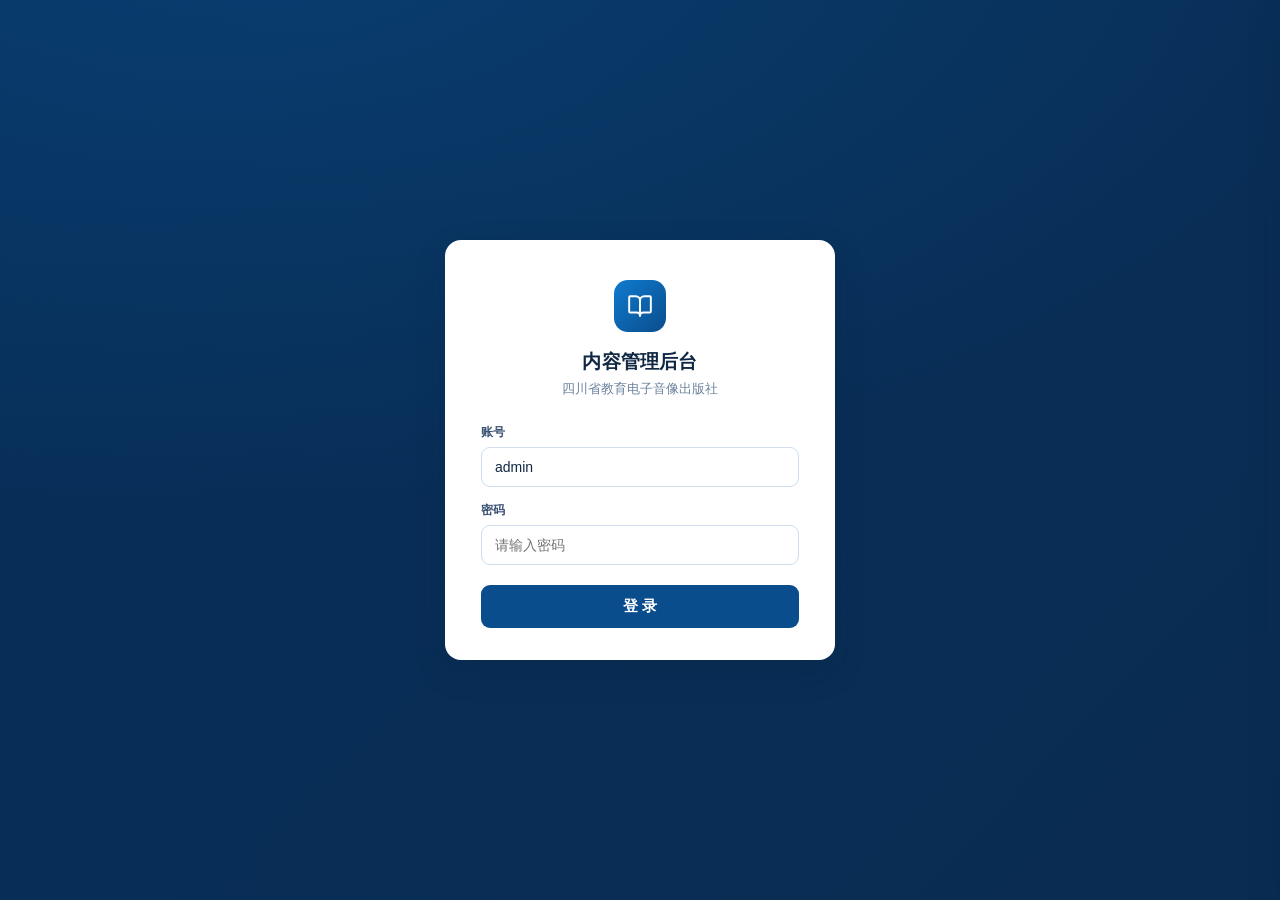
==== commit 6131cd5e: "polish: 后台移除原型/演示字样，按正式版本呈现 - 清理标题、登录页、品牌、字段提示、toast、仪表盘说明等可见文案 - 功能与数据逻辑不变  Co-Authored-By: Claude " ====
--- a/admin.html
+++ b/admin.html
@@ -3,7 +3,7 @@
 <head>
 <meta charset="UTF-8" />
 <meta name="viewport" content="width=device-width, initial-scale=1.0" />
-<title>后台管理（原型） | 四川省教育电子音像出版社</title>
+<title>内容管理后台 | 四川省教育电子音像出版社</title>
 <style>
   :root{
     /* brand (与主站一致) */
@@ -126,6 +126,45 @@
   .stat-card .lbl{font-size:12.5px;color:var(--muted);margin-top:6px}
   .stat-card .go{position:absolute;top:16px;right:16px;color:var(--faint);opacity:0;transition:.16s}
   .stat-card:hover .go{opacity:1}
+  .stat-card .chip.warn{background:var(--warn-bg);color:var(--warn)}
+  .stat-card .chip.success{background:var(--success-bg);color:var(--success)}
+  .stat-card .num.warn{color:var(--warn)}
+  .kpi-sub{font-size:11.5px;color:var(--muted);margin-top:6px}
+  /* dashboard charts */
+  .dash-2{display:grid;grid-template-columns:1.2fr 1fr;gap:18px;margin-bottom:18px}
+  .dash-2.even{grid-template-columns:1fr 1fr}
+  @media(max-width:1000px){.dash-2,.dash-2.even{grid-template-columns:1fr}}
+  .panel-h{display:flex;align-items:center;justify-content:space-between;margin-bottom:16px}
+  .panel-h h3{font-size:14px;color:var(--ink);display:flex;align-items:center;gap:8px;margin:0}
+  .panel-h h3 svg{width:16px;height:16px;color:var(--secondary)}
+  .panel-h .more{font-size:12px;color:var(--primary);cursor:pointer}
+  .hb-row{display:grid;grid-template-columns:130px 1fr 40px;align-items:center;gap:12px;margin-bottom:11px;font-size:12.5px}
+  .hb-row:last-child{margin-bottom:0}
+  .hb-label{color:var(--ink-2);overflow:hidden;text-overflow:ellipsis;white-space:nowrap}
+  .hb-track{height:10px;background:var(--surface-2);border-radius:6px;overflow:hidden}
+  .hb-fill{height:100%;border-radius:6px;min-width:3px;transition:width .5s cubic-bezier(.4,0,.2,1)}
+  .hb-val{text-align:right;font-weight:700;color:var(--ink)}
+  .donut-wrap{display:flex;align-items:center;gap:22px}
+  .donut-wrap svg{flex:none}
+  .donut-legend{flex:1;display:flex;flex-direction:column;gap:11px}
+  .lg-row{display:flex;align-items:center;gap:9px;font-size:13px;color:var(--ink-2)}
+  .lg-dot{width:11px;height:11px;border-radius:3px;flex:none}
+  .lg-row .v{margin-left:auto;font-weight:700;color:var(--ink);font-variant-numeric:tabular-nums}
+  .lg-row .p{color:var(--muted);width:44px;text-align:right;font-variant-numeric:tabular-nums}
+  .recent-row{display:flex;align-items:center;gap:10px;padding:10px 0;border-bottom:1px solid var(--border);font-size:13px;cursor:pointer}
+  .recent-row:last-child{border:none}
+  .recent-row:hover{background:var(--surface-2)}
+  .recent-row .nm{font-weight:600;color:var(--ink)}
+  .recent-row .ev{color:var(--muted);font-size:12px;overflow:hidden;text-overflow:ellipsis;white-space:nowrap;flex:1}
+  .recent-row .dt{color:var(--faint);font-size:11.5px;white-space:nowrap}
+  .biz-stats{display:grid;grid-template-columns:repeat(4,1fr);gap:14px}
+  @media(max-width:760px){.biz-stats{grid-template-columns:repeat(2,1fr)}}
+  .biz-item{display:flex;align-items:center;gap:12px;padding:14px 16px;border:1px solid var(--border);
+    border-radius:var(--r-md);background:var(--surface-2)}
+  .biz-dot{width:10px;height:10px;border-radius:3px;flex:none}
+  .biz-num{font-size:22px;font-weight:700;color:var(--ink);line-height:1}
+  .biz-lbl{font-size:12px;color:var(--muted);margin-top:5px}
+  .dash-note{margin-top:16px;font-size:12px;color:var(--faint);line-height:1.7;text-align:center}
   .panel{background:var(--surface);border:1px solid var(--border);border-radius:var(--r-md);
     padding:20px 22px;box-shadow:var(--shadow-sm);margin-bottom:18px}
   .panel h3{font-size:14.5px;margin-bottom:8px;color:var(--ink);display:flex;align-items:center;gap:8px}
@@ -207,6 +246,12 @@
   .upload-img .ph{display:flex;flex-direction:column;align-items:center;gap:6px;font-size:12px;padding:18px}
   .upload-img .ph svg{width:24px;height:24px}
   .upload-btns{display:flex;gap:8px}
+  .gallery-grid{display:grid;grid-template-columns:repeat(auto-fill,minmax(110px,1fr));gap:10px;width:100%}
+  .gallery-thumb{position:relative;aspect-ratio:4/3;border-radius:var(--r-sm);overflow:hidden;border:1px solid var(--border);background:var(--surface-2)}
+  .gallery-thumb img{width:100%;height:100%;object-fit:cover;display:block}
+  .gallery-del{position:absolute;top:5px;right:5px;width:24px;height:24px;border:none;border-radius:6px;
+    background:rgba(220,38,38,.92);color:#fff;display:flex;align-items:center;justify-content:center;cursor:pointer;padding:0}
+  .gallery-del svg{width:13px;height:13px}
   .file-row{display:flex;align-items:center;justify-content:space-between;gap:12px;width:100%;
     background:var(--surface-2);border:1px solid var(--border);border-radius:var(--r-sm);padding:9px 12px;font-size:13px}
   .file-row .fname{display:flex;align-items:center;gap:8px;min-width:0}
@@ -334,11 +379,10 @@
       <svg width="26" height="26" viewBox="0 0 24 24" fill="none" stroke="currentColor" stroke-width="1.8" stroke-linecap="round" stroke-linejoin="round"><path d="M12 7v14"/><path d="M3 18a1 1 0 0 1-1-1V4a1 1 0 0 1 1-1h5a4 4 0 0 1 4 4 4 4 0 0 1 4-4h5a1 1 0 0 1 1 1v13a1 1 0 0 1-1 1h-6a3 3 0 0 0-3 3 3 3 0 0 0-3-3z"/></svg>
     </div>
     <h1>内容管理后台</h1>
-    <p>四川省教育电子音像出版社 · 原型</p>
+    <p>四川省教育电子音像出版社</p>
     <div class="login-field"><label>账号</label><input id="loginUser" placeholder="请输入账号" value="admin" /></div>
     <div class="login-field"><label>密码</label><input id="loginPass" type="password" placeholder="请输入密码" value="" /></div>
     <button class="btn-login" onclick="doLogin()">登 录</button>
-    <div class="login-hint">原型演示账号：admin / admin</div>
   </div>
 </div>
 
@@ -350,7 +394,7 @@
       <div class="brand-mark">
         <svg width="22" height="22" viewBox="0 0 24 24" fill="none" stroke="currentColor" stroke-width="1.8" stroke-linecap="round" stroke-linejoin="round"><path d="M12 7v14"/><path d="M3 18a1 1 0 0 1-1-1V4a1 1 0 0 1 1-1h5a4 4 0 0 1 4 4 4 4 0 0 1 4-4h5a1 1 0 0 1 1 1v13a1 1 0 0 1-1 1h-6a3 3 0 0 0-3 3 3 3 0 0 0-3-3z"/></svg>
       </div>
-      <div class="brand-text">四川教育电子音像<small>内容管理后台 · 原型</small></div>
+      <div class="brand-text">四川教育电子音像<small>内容管理后台</small></div>
     </div>
     <div class="nav-label">内容管理</div>
     <nav id="nav"></nav>
@@ -507,9 +551,8 @@
       {row:[{key:'badge', label:'标记', type:'select', options:{'':'无',new:'新书',hot:'热门',free:'免费'}},{key:'icon', label:'无封面时占位图标', type:'text', hint:'emoji，如 📖'}]},
       {row:[{key:'color1', label:'占位色 起', type:'color'},{key:'color2', label:'占位色 止', type:'color'}]},
       {key:'tags', label:'标签', type:'tags', hint:'逗号分隔'},
-      {key:'_g2', label:'内容简介与试读', type:'divider'},
+      {key:'_g2', label:'内容简介', type:'divider'},
       {key:'intro', label:'简介', type:'textarea'},
-      {key:'preview', label:'试读内容', type:'textarea'},
       {key:'_g3', label:'电子书文件', type:'divider'},
       {key:'bookFiles', label:'书籍文件', type:'files', accept:'.pdf,.epub,application/pdf,application/epub+zip', hint:'上传整本电子书，支持 PDF / EPUB（可同时上传两种格式）'},
     ],
@@ -533,6 +576,8 @@
       {key:'title', label:'赛事名称', type:'text', required:true},
       {key:'cover', label:'赛事封面', type:'image', ratio:'420 / 148', hint:'建议 840×296px，比例约 2.85∶1（横版 Banner）'},
       {key:'summary', label:'赛事描述', type:'textarea', hint:'卡片正文（列表卡片上的简短介绍）'},
+      {key:'images', label:'赛事图片', type:'gallery', hint:'可上传多张图片（海报 / 现场照片等），支持 JPG / PNG'},
+      {key:'videos', label:'赛事视频', type:'videos', hint:'可上传多个视频，支持 MP4 / WebM 格式'},
       {row:[{key:'status', label:'状态', type:'select', options:{open:'报名中',soon:'即将开始',ended:'已结束'}},{key:'deadline', label:'报名截止', type:'text', hint:'如 2026年8月15日'}]},
       {key:'audience', label:'参赛对象', type:'text', hint:'如 全国中小学生'},
       {key:'count', label:'报名人数', type:'countsource'},
@@ -547,7 +592,7 @@
         ]},
       {key:'_gc', label:'绑定课程', type:'divider'},
       {key:'courseTitle', label:'课程名称', type:'text', hint:'与赛事关联的一节视频课，如 科幻创作技法'},
-      {key:'courseVideo', label:'课程视频', type:'video', hint:'上传一节视频课（MP4 / WebM）；原型仅本地预览，正式环境对接云存储'},
+      {key:'courseVideo', label:'课程视频', type:'video', hint:'上传一节视频课，支持 MP4 / WebM 格式'},
       {key:'_g4', label:'主办单位信息', type:'divider'},
       {row:[{key:'organizer', label:'主办单位', type:'text'},{key:'coOrganizer', label:'承办单位', type:'text'}]},
       {row:[{key:'email', label:'官方邮箱', type:'text', hint:'如 sceav@sceav.online'},{key:'phone', label:'咨询电话', type:'text', hint:'如 028-86669129'}]},
@@ -744,7 +789,7 @@
   if(u==='admin'&&p==='admin'){
     sessionStorage.setItem('sceav_admin_login','1');
     showApp();
-  }else{ toast('账号或密码错误（原型用 admin/admin）'); }
+  }else{ toast('账号或密码错误'); }
 }
 function logout(){ sessionStorage.removeItem('sceav_admin_login'); location.reload(); }
 function showApp(){
@@ -780,36 +825,96 @@
 /* ============================================================
    仪表盘
 ============================================================ */
+/* ---- 仪表盘图表辅助 ---- */
+function svgDonut(data){
+  const total=data.reduce((s,d)=>s+d.value,0);
+  const r=52,cx=64,cy=64,c=2*Math.PI*r;let off=0;
+  let segs;
+  if(!total){segs=`<circle cx="${cx}" cy="${cy}" r="${r}" fill="none" stroke="var(--border)" stroke-width="16"/>`;}
+  else segs=data.filter(d=>d.value>0).map(d=>{
+    const len=d.value/total*c;
+    const s=`<circle cx="${cx}" cy="${cy}" r="${r}" fill="none" stroke="${d.color}" stroke-width="16" stroke-dasharray="${len.toFixed(2)} ${(c-len).toFixed(2)}" stroke-dashoffset="${(-off).toFixed(2)}" transform="rotate(-90 ${cx} ${cy})"/>`;
+    off+=len;return s;}).join('');
+  return `<svg viewBox="0 0 128 128" width="128" height="128" role="img" aria-label="环形统计">${segs}
+    <text x="64" y="60" text-anchor="middle" font-size="26" font-weight="700" fill="var(--ink)">${total}</text>
+    <text x="64" y="80" text-anchor="middle" font-size="11" fill="var(--muted)">总数</text></svg>`;
+}
+function donutLegend(data){
+  const total=data.reduce((s,d)=>s+d.value,0)||1;
+  return data.map(d=>`<div class="lg-row"><span class="lg-dot" style="background:${d.color}"></span>${esc(d.label)}<span class="v">${d.value}</span><span class="p">${Math.round(d.value/total*100)}%</span></div>`).join('');
+}
+function hbars(items){
+  if(!items.length) return '<div style="color:var(--muted);font-size:13px;padding:8px 0">暂无数据</div>';
+  const max=Math.max(1,...items.map(i=>i.value));
+  return items.map(i=>`<div class="hb-row"><span class="hb-label" title="${esc(i.label)}">${esc(i.label)}</span>
+    <div class="hb-track"><div class="hb-fill" style="width:${Math.round(i.value/max*100)}%;background:${i.color}"></div></div>
+    <span class="hb-val">${i.value}</span></div>`).join('');
+}
+
 function renderDashboard(){
+  document.getElementById('backBtn').style.display='none';
   document.getElementById('pageTitle').textContent='仪表盘';
-  document.getElementById('pageSub').textContent='内容总览';
+  document.getElementById('pageSub').textContent='数据总览与赛事运营统计';
   document.getElementById('pageActions').innerHTML=
     `<button class="btn btn-ghost" onclick="exportJSON()">${ICON('download',15)}导出数据</button>
      <button class="btn btn-ghost" onclick="importJSON()">${ICON('upload',15)}导入数据</button>
      <button class="btn btn-danger" onclick="resetData()">${ICON('refresh',15)}重置数据</button>`;
-  let cards='';
-  for(const k in SCHEMAS){
-    cards+=`<div class="stat-card" onclick="go('${k}')" style="cursor:pointer">
-      <div class="chip">${ICON(MODULE_ICONS[k],20)}</div>
-      <div class="num tnum">${DB[k].length}</div>
-      <div class="lbl">${SCHEMAS[k].title}</div>
-      <span class="go">${ICON('plus',16)}</span>
-    </div>`;
-  }
+
+  const subs=DB.submissions||[];
+  const pending=subs.filter(s=>s.status==='pending').length;
+  const reviewedAll=subs.filter(s=>s.status==='reviewed'||s.status==='shortlisted').length;
+  const experts=(DB.experts||[]).length;
+
+  /* 全站内容模块 */
+  const COLORS=['#0f7bcf','#7c3aed','#0a9c5d','#d97706','#19d3c5'];
+  const modules=[
+    {k:'books',label:'电子书'},
+    {k:'events',label:'赛事活动'},
+    {k:'services',label:'赛事服务'},
+    {k:'announcements',label:'通知公告'},
+    {k:'banners',label:'首页轮播'},
+  ].map((m,i)=>({...m,value:(DB[m.k]||[]).length,color:COLORS[i]}));
+  const totalContent=modules.reduce((s,m)=>s+m.value,0);
+
+  /* KPI：每个业务一个小统计卡 */
+  const kpis=modules.map(m=>({icon:MODULE_ICONS[m.k],num:m.value,lbl:m.label,to:m.k}));
+  kpis.push({icon:'folder',num:subs.length,lbl:'收集作品',to:'events',sub:`待评审 ${pending}`});
+  const kcards=kpis.map(c=>`<div class="stat-card" onclick="go('${c.to}')" style="cursor:pointer">
+    <div class="chip">${ICON(c.icon,20)}</div>
+    <div class="num tnum">${c.num}</div>
+    <div class="lbl">${c.lbl}</div>${c.sub?`<div class="kpi-sub">${esc(c.sub)}</div>`:''}
+    <span class="go">${ICON('eye',16)}</span></div>`).join('');
+
+  /* 全站内容分布（环形 + 图例）为主统计 */
+  const distDonut=svgDonut(modules.map(m=>({label:m.label,value:m.value,color:m.color})));
+  const distLegend=donutLegend(modules.map(m=>({label:m.label,value:m.value,color:m.color})));
+  const distBars=hbars(modules.slice().sort((a,b)=>b.value-a.value).map(m=>({label:m.label,value:m.value,color:m.color})));
+
   document.getElementById('view').innerHTML=`
-    <div class="stat-grid">${cards}</div>
+    <div class="stat-grid">${kcards}</div>
+
+    <div class="dash-2">
+      <div class="panel">
+        <div class="panel-h"><h3>${ICON('dashboard',16)}全站内容分布</h3><span style="font-size:12px;color:var(--muted)">内容总量 ${totalContent}</span></div>
+        <div class="donut-wrap">${distDonut}<div class="donut-legend">${distLegend}</div></div>
+      </div>
+      <div class="panel">
+        <div class="panel-h"><h3>${ICON('book',16)}各模块内容量</h3></div>
+        ${distBars}
+      </div>
+    </div>
+
     <div class="panel">
-      <h3>${ICON('info',16)}这是一个纯前端原型</h3>
-      <p>所有数据保存在浏览器本地（localStorage），刷新不会丢失，可随意增删改调试交互与字段结构。<br>
-      左侧每个模块都支持 新增 / 编辑 / 删除 / 搜索 / 筛选。调好后用「导出数据」拿到 JSON，即可作为接后端时的数据结构依据。</p>
+      <div class="panel-h"><h3>${ICON('trophy',16)}赛事业务速览</h3><span class="more" onclick="go('events')">作品收集 ›</span></div>
+      <div class="biz-stats">
+        <div class="biz-item"><span class="biz-dot" style="background:#0f7bcf"></span><div><div class="biz-num tnum">${subs.length}</div><div class="biz-lbl">收集作品</div></div></div>
+        <div class="biz-item"><span class="biz-dot" style="background:#d97706"></span><div><div class="biz-num tnum">${pending}</div><div class="biz-lbl">待评审</div></div></div>
+        <div class="biz-item"><span class="biz-dot" style="background:#0a9c5d"></span><div><div class="biz-num tnum">${reviewedAll}</div><div class="biz-lbl">已评审 / 入围</div></div></div>
+        <div class="biz-item"><span class="biz-dot" style="background:#7c3aed"></span><div><div class="biz-num tnum">${experts}</div><div class="biz-lbl">评审专家</div></div></div>
+      </div>
     </div>
-    <div class="panel">
-      <h3>${ICON('rocket',16)}下一步（接入真实服务）</h3>
-      <p>1. 把 <code>loadStore / saveStore</code> 换成后端 API（GET/POST/PUT/DELETE）。<br>
-      2. 登录改为真实鉴权（Token）。<br>
-      3. 图片字段接入文件上传。<br>
-      4. 主站页面改为从同一数据源 fetch，实现「后台改、前台变」。</p>
-    </div>`;
+
+    <p class="dash-note">数据实时统计，后台内容与主站同源；在后台更新即可同步至前台展示。</p>`;
 }
 
 /* ============================================================
@@ -960,6 +1065,8 @@
   else if(f.type==='date') input=`<input type="date" data-k="${f.key}" value="${esc(v)}">`;
   else if(f.type==='image') input=imageField(f,v);
   else if(f.type==='video') input=videoField(f,v);
+  else if(f.type==='gallery') input=galleryField(f,Array.isArray(v)?v:[]);
+  else if(f.type==='videos') input=videosField(f,Array.isArray(v)?v:[]);
   else if(f.type==='files') input=filesField(f,Array.isArray(v)?v:[]);
   else if(f.type==='repeater') input=repeaterField(f,Array.isArray(v)?v:[]);
   else if(f.type==='richcontent') input=richField(f);
@@ -1020,6 +1127,40 @@
     objURLs[key]=URL.createObjectURL(file);refreshForm()};
   inp.click();
 }
+
+/* ---- 多图上传（缩略图网格；原型仅本地预览） ---- */
+function galleryField(f,list){
+  const thumbs=list.map((src,i)=>`<div class="gallery-thumb"><img src="${src}" alt="">
+      <button type="button" class="gallery-del" title="删除" onclick="removeGalleryItem('${f.key}',${i})">${ICON('trash',13)}</button></div>`).join('');
+  return `<div class="upload-wrap"><div class="gallery-grid">${thumbs||'<div style="color:var(--muted);font-size:13px">暂无图片</div>'}</div>
+    <button type="button" class="btn btn-ghost btn-sm" onclick="pickGallery('${f.key}')">${ICON('plus',14)}添加图片</button></div>`;
+}
+function pickGallery(key){
+  const inp=document.createElement('input');inp.type='file';inp.accept='image/*';inp.multiple=true;
+  inp.onchange=()=>{if(!inp.files.length)return;formModel[key]=formModel[key]||[];
+    let pending=inp.files.length;
+    [...inp.files].forEach(file=>{const rd=new FileReader();rd.onload=()=>{formModel[key].push(rd.result);if(--pending===0)refreshForm()};rd.readAsDataURL(file)})};
+  inp.click();
+}
+function removeGalleryItem(key,i){formModel[key].splice(i,1);refreshForm()}
+
+/* ---- 多视频上传（原型仅本地预览，不持久化文件） ---- */
+function videosField(f,list){
+  const rows=list.map((x,i)=>`<div class="upload-wrap" style="margin-bottom:10px;width:100%">
+      ${x.url?`<video src="${x.url}" controls style="width:100%;border-radius:10px;margin-bottom:8px"></video>`:''}
+      <div class="file-row"><span class="fname">${ICON('video',16)}<span style="overflow:hidden;text-overflow:ellipsis;white-space:nowrap">${esc(x.name)}</span><small style="color:var(--muted)">${x.size||''}</small></span>
+      <button type="button" class="icon-btn danger" title="删除" onclick="removeVideoItem('${f.key}',${i})">${ICON('trash',15)}</button></div></div>`).join('');
+  return `<div class="upload-wrap">${rows||'<div style="color:var(--muted);font-size:13px">暂无视频</div>'}
+    <button type="button" class="btn btn-ghost btn-sm" onclick="pickVideos('${f.key}')">${ICON('plus',14)}添加视频</button></div>`;
+}
+function pickVideos(key){
+  const inp=document.createElement('input');inp.type='file';inp.accept='video/*';inp.multiple=true;
+  inp.onchange=()=>{if(!inp.files.length)return;formModel[key]=formModel[key]||[];
+    [...inp.files].forEach(file=>formModel[key].push({name:file.name,size:fmtSize(file.size),type:file.type,url:URL.createObjectURL(file)}));
+    refreshForm()};
+  inp.click();
+}
+function removeVideoItem(key,i){formModel[key].splice(i,1);refreshForm()}
 
 /* ---- 附件上传（多个，office + pdf；原型仅记录元信息） ---- */
 const OFFICE_PDF='.pdf,.doc,.docx,.xls,.xlsx,.ppt,.pptx,application/pdf,application/msword,application/vnd.openxmlformats-officedocument.wordprocessingml.document,application/vnd.ms-excel,application/vnd.openxmlformats-officedocument.spreadsheetml.sheet,application/vnd.ms-powerpoint,application/vnd.openxmlformats-officedocument.presentationml.presentation';
@@ -1164,7 +1305,7 @@
       data.id=nextId(DB[k]); DB[k].push(data); toast('已新增');
     }
     saveStore(DB);
-  }catch(e){ toast('保存失败：图片过大超出本地存储上限（原型限制）'); return; }
+  }catch(e){ toast('保存失败：图片体积过大，请压缩后重试'); return; }
   if(s.fullpage) go(k); else { closeDrawer(); current==='dashboard'?renderDashboard():drawRows(k); }
 }
 function flatFields(s){let a=[];s.fields.forEach(f=>f.row?a.push(...f.row):a.push(f));return a}
@@ -1351,7 +1492,7 @@
   const grid=files.map((f,i)=>{
     if(isImg(f.name)) return `<figure class="lb-fitem"><img src="${phImg(x.id+i,'作品图片')}" alt="${esc(f.name)}"><figcaption>${fileIcon(f.name)}${esc(f.name)}</figcaption></figure>`;
     if(isVid(f.name)) return `<figure class="lb-fitem"><div class="lb-fph">${ICON('video',26)}<span>视频文件</span></div><figcaption>${fileIcon(f.name)}${esc(f.name)}</figcaption></figure>`;
-    return `<figure class="lb-fitem"><div class="lb-fph">${fileIcon(f.name)}<span>文档</span></div><figcaption>${fileIcon(f.name)}${esc(f.name)}<button class="btn btn-ghost btn-sm" style="margin-left:auto" onclick="toast('原型暂不支持下载')">${ICON('download',13)}查看</button></figcaption></figure>`;
+    return `<figure class="lb-fitem"><div class="lb-fph">${fileIcon(f.name)}<span>文档</span></div><figcaption>${fileIcon(f.name)}${esc(f.name)}<button class="btn btn-ghost btn-sm" style="margin-left:auto" onclick="toast('文件下载功能开发中')">${ICON('download',13)}查看</button></figcaption></figure>`;
   }).join('');
   document.getElementById('lbBody').innerHTML=meta+
     `<div class="form-section" style="margin-top:4px">提交附件（${files.length}）</div>
@@ -1517,7 +1658,7 @@
   inp.click();
 }
 function resetData(){
-  if(!confirm('重置为初始原型数据？当前修改将丢失。'))return;
+  if(!confirm('重置为初始数据？当前修改将丢失。'))return;
   DB=JSON.parse(JSON.stringify(SEED));saveStore(DB);go('dashboard');toast('已重置');
 }
 
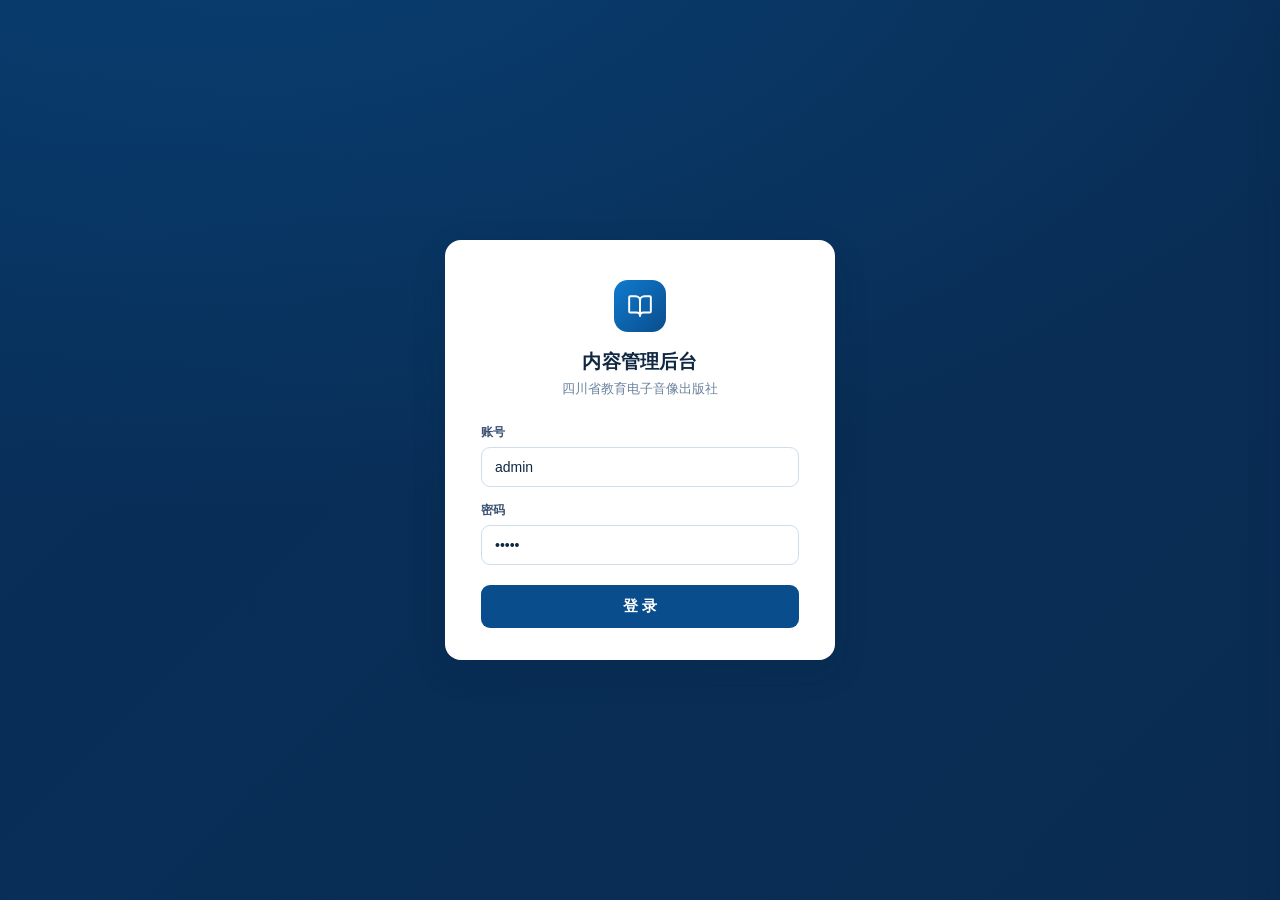
==== commit c88757f3: "feat: 后台登录默认预填 admin 账号密码" ====
--- a/admin.html
+++ b/admin.html
@@ -381,7 +381,7 @@
     <h1>内容管理后台</h1>
     <p>四川省教育电子音像出版社</p>
     <div class="login-field"><label>账号</label><input id="loginUser" placeholder="请输入账号" value="admin" /></div>
-    <div class="login-field"><label>密码</label><input id="loginPass" type="password" placeholder="请输入密码" value="" /></div>
+    <div class="login-field"><label>密码</label><input id="loginPass" type="password" placeholder="请输入密码" value="admin" /></div>
     <button class="btn-login" onclick="doLogin()">登 录</button>
   </div>
 </div>
